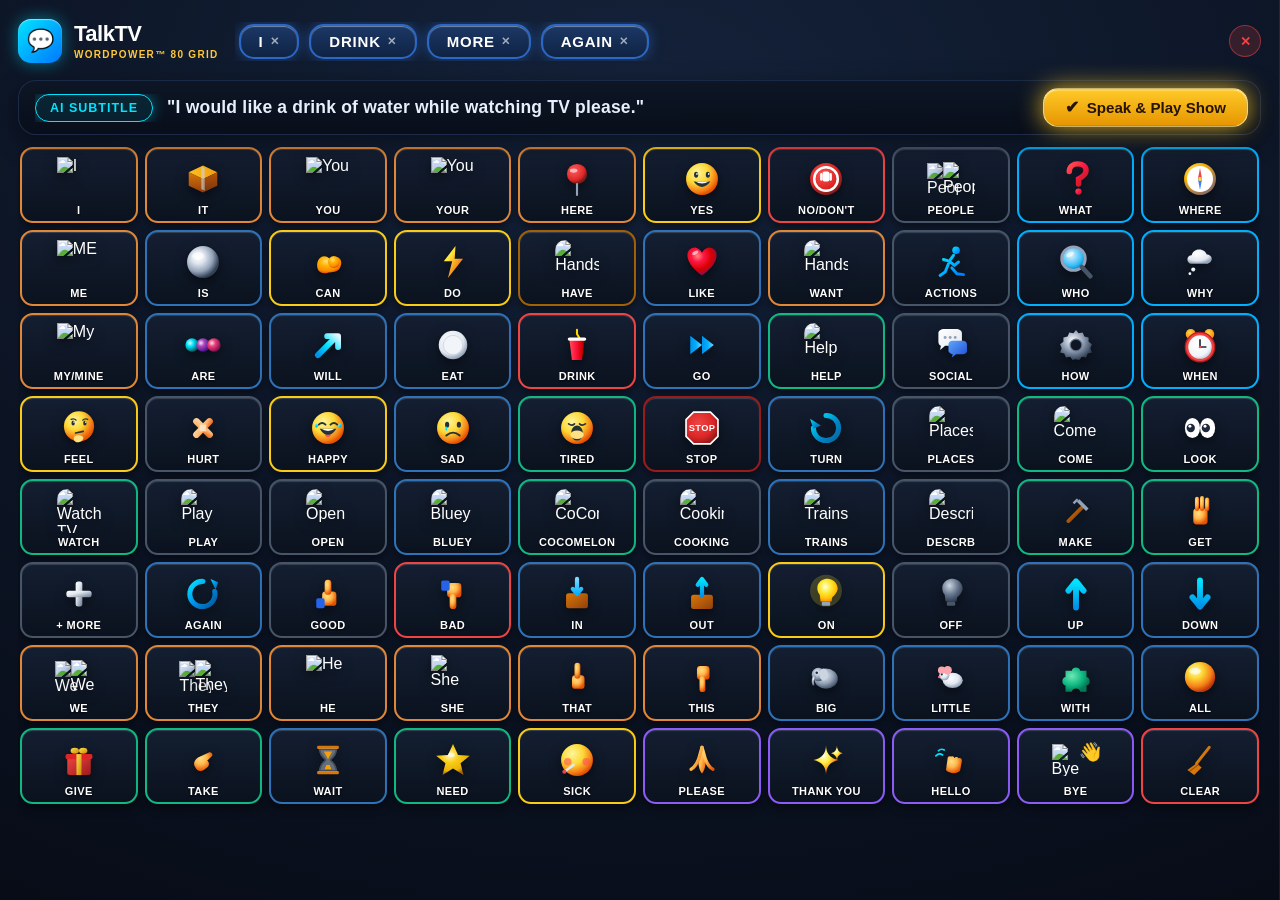
==== TalkTV_Apple3DEdition/simulator/index.html @ d4d52169 "Initial commit: TalkTV AAC for Android TV - v1.0.0 - Android TV AAC app (Kotlin + Jetpack Compose fo" ====
<!DOCTYPE html>
<html lang="en">
<head>
  <meta charset="UTF-8">
  <meta name="viewport" content="width=device-width, initial-scale=1.0">
  <title>TalkTV — Android TV AAC Simulator (WordPower 80 3D Visual UI)</title>
  <style>
    :root {
      --tv-bg: #070B13;
      --tv-surface: #10192A;
      --tv-surface-focus: #1A2844;
      --focus-cyan: #00E5FF;
      --focus-yellow: #FFD600;
      --focus-green: #00E676;
      --brand-amber: #FFC83B;
      
      /* Fitzgerald Key 3D Tint Palette */
      --color-pronoun: #E08738;   /* I, you, it, your, me, my, we, they */
      --color-aux: #2E72B8;       /* is, are, will, can, do */
      --color-verb: #159A65;      /* eat, drink, go, help, want, like, have, watch, play */
      --color-feeling: #F59E0B;   /* feel, hurt, happy, sad, tired */
      --color-stop: #E53935;      /* stop, no/don't, bad, clear */
      --color-show: #3B82F6;      /* bluey, cocomelon, cooking, trains */
      --color-prep: #2B6CB0;      /* in, out, on, off, up, down */
      --color-category: #4A5D78;  /* people, actions, social, places, descrb */
      --color-social: #8B5CF6;    /* please, thank you, hello, bye */
      --color-question: #00B0FF;  /* what, where, who, why, how, when */

      --font-stack: -apple-system, BlinkMacSystemFont, "SF Pro Display", "Segoe UI", Roboto, sans-serif;
    }

    * { box-sizing: border-box; margin: 0; padding: 0; }

    body {
      background: #04070F;
      color: #FFFFFF;
      font-family: var(--font-stack);
      display: flex;
      height: 100vh;
      overflow: hidden;
      -webkit-font-smoothing: antialiased;
      user-select: none;
    }

    /* 16:9 TV Screen Stage Container */
    #tv-stage {
      flex: 1;
      height: 100%;
      background: radial-gradient(120% 120% at 50% 12%, #14223A 0%, #0C1424 50%, #050811 100%);
      display: flex;
      flex-direction: column;
      position: relative;
      overflow: hidden;
      border-right: 1.5px solid rgba(255,255,255,0.08);
      padding: 12px 18px 10px 18px;
      gap: 10px;
    }

    /* Top Brand & Phrase Chips Row (Matches Screenshot Header) */
    #header-bar {
      height: 58px;
      display: flex;
      align-items: center;
      gap: 16px;
      z-index: 10;
      flex-shrink: 0;
    }

    .brand {
      display: flex;
      align-items: center;
      gap: 12px;
      flex-shrink: 0;
    }
    .brand-icon {
      width: 44px;
      height: 44px;
      background: linear-gradient(135deg, #00E5FF 0%, #0077FF 100%);
      border-radius: 13px;
      display: grid;
      place-items: center;
      font-size: 22px;
      box-shadow: 0 0 16px rgba(0, 229, 255, 0.45), inset 0 1px 1px rgba(255,255,255,0.5);
    }
    .brand-info {
      display: flex;
      flex-direction: column;
      line-height: 1.1;
    }
    .brand-title {
      font-size: 22px;
      font-weight: 900;
      color: #FFFFFF;
      letter-spacing: -0.5px;
    }
    .brand-sub {
      font-size: 10px;
      font-weight: 800;
      color: var(--brand-amber);
      letter-spacing: 1.3px;
      text-transform: uppercase;
      margin-top: 2px;
    }

    /* Glossy 3D Phrase Chips Row */
    #phrase-container {
      flex: 1;
      display: flex;
      align-items: center;
      gap: 10px;
      overflow-x: auto;
      scrollbar-width: none;
      padding: 2px 4px;
    }
    #phrase-container::-webkit-scrollbar { display: none; }

    .phrase-chip {
      background: linear-gradient(180deg, #1C3866 0%, #0F2344 100%);
      border: 2px solid #2B68C5;
      box-shadow: inset 0 1px 1px rgba(255, 255, 255, 0.4), 0 0 14px rgba(43, 104, 197, 0.55);
      color: #FFFFFF;
      padding: 7px 18px;
      border-radius: 15px;
      font-size: 15px;
      font-weight: 800;
      text-transform: uppercase;
      letter-spacing: 0.8px;
      animation: chipPop 0.18s cubic-bezier(0.175, 0.885, 0.32, 1.275);
      white-space: nowrap;
      cursor: pointer;
      display: inline-flex;
      align-items: center;
      gap: 6px;
      transition: all 0.15s ease;
    }
    .phrase-chip:hover {
      transform: scale(1.05);
      border-color: var(--focus-cyan);
      box-shadow: 0 0 16px rgba(0, 229, 255, 0.7);
    }
    @keyframes chipPop {
      0% { transform: scale(0.8); opacity: 0; }
      100% { transform: scale(1); opacity: 1; }
    }

    .phrase-clear-btn {
      width: 32px;
      height: 32px;
      border-radius: 50%;
      background: rgba(239, 68, 68, 0.18);
      border: 1px solid rgba(239, 68, 68, 0.5);
      color: #EF4444;
      display: grid;
      place-items: center;
      cursor: pointer;
      font-size: 13px;
      font-weight: 900;
      margin-left: 4px;
      transition: all 0.15s ease;
      flex-shrink: 0;
    }
    .phrase-clear-btn:hover {
      background: #EF4444;
      color: #FFF;
      transform: scale(1.1);
      box-shadow: 0 0 12px rgba(239, 68, 68, 0.6);
    }

    /* AI SUBTITLE PREDICTION BAR (Closed Captions Row in Screenshot) */
    #ai-subtitle-bar {
      background: linear-gradient(180deg, rgba(14, 22, 38, 0.95) 0%, rgba(8, 14, 25, 0.98) 100%);
      border: 1.5px solid rgba(35, 54, 88, 0.7);
      border-radius: 18px;
      padding: 8px 16px;
      display: flex;
      align-items: center;
      justify-content: space-between;
      gap: 16px;
      z-index: 9;
      box-shadow: 0 8px 24px rgba(0, 0, 0, 0.45);
      flex-shrink: 0;
    }
    .subtitle-content-left {
      display: flex;
      align-items: center;
      gap: 14px;
      flex: 1;
      overflow: hidden;
    }
    .cc-badge {
      background: rgba(0, 229, 255, 0.08);
      border: 1.5px solid #00E5FF;
      color: #00E5FF;
      font-size: 12.5px;
      font-weight: 900;
      padding: 6px 14px;
      border-radius: 20px;
      letter-spacing: 1px;
      white-space: nowrap;
      box-shadow: 0 0 14px rgba(0, 229, 255, 0.4);
      display: inline-flex;
      align-items: center;
      gap: 6px;
    }
    .predicted-sentence {
      font-size: 17.5px;
      font-weight: 600;
      color: #E6EFFC;
      line-height: 1.3;
      white-space: nowrap;
      overflow: hidden;
      text-overflow: ellipsis;
      letter-spacing: 0.2px;
    }
    .btn-confirm-subtitle {
      background: linear-gradient(180deg, #FFCA28 0%, #E69500 100%);
      border: 1.5px solid #FFE082;
      color: #261300;
      padding: 8px 20px;
      border-radius: 14px;
      font-size: 14.5px;
      font-weight: 900;
      cursor: pointer;
      display: flex;
      align-items: center;
      gap: 8px;
      transition: all 0.16s ease;
      white-space: nowrap;
      box-shadow: inset 0 1px 1px rgba(255,255,255,0.6), 0 4px 16px rgba(245,158,11,0.45);
      flex-shrink: 0;
    }
    .btn-confirm-subtitle:hover, .btn-confirm-subtitle.focused {
      transform: scale(1.04);
      box-shadow: inset 0 1px 1px rgba(255,255,255,0.7), 0 0 24px rgba(255,202,40,0.85);
    }

    /* Screen Views Container */
    .view-container {
      flex: 1;
      overflow-y: auto;
      scrollbar-width: thin;
      scrollbar-color: rgba(0, 229, 255, 0.3) rgba(10, 16, 28, 0.5);
      display: flex;
      flex-direction: column;
    }

    /* WORDPOWER 80 FULL COMMUNICATION MATRIX (10 COLUMNS x 8 ROWS = 80 CELLS) */
    .wordpower-grid {
      display: grid;
      grid-template-columns: repeat(10, 1fr);
      gap: 7px;
      padding: 2px 2px 8px 2px;
    }

    /* WORDPOWER 60 BASIC (8 COLUMNS x 6 ROWS = 48 CELLS - 1:1 TO SCREENSHOT) */
    .wordpower-grid.wp60 {
      grid-template-columns: repeat(8, 1fr);
      gap: 9px;
    }

    /* 3D TILE CARDS (Exact match to screenshot) */
    .wp-tile {
      height: 76px;
      background: linear-gradient(180deg, rgba(20, 31, 50, 0.95) 0%, rgba(11, 18, 30, 0.98) 100%);
      border-radius: 13px;
      border: 2.2px solid #28374E;
      box-shadow: inset 0 1px 1px rgba(255, 255, 255, 0.16), 0 4px 10px rgba(0, 0, 0, 0.45);
      display: flex;
      flex-direction: column;
      align-items: center;
      justify-content: space-between;
      padding: 5px 3px 5px 3px;
      cursor: pointer;
      transition: all 0.16s cubic-bezier(0.2, 0.9, 0.4, 1.1);
      position: relative;
    }

    .wordpower-grid.wp60 .wp-tile {
      height: 98px;
      border-radius: 15px;
      padding: 7px 4px 6px 4px;
    }

    .tile-icon-wrapper {
      margin: auto 0;
      display: flex;
      align-items: center;
      justify-content: center;
      width: 100%;
      height: 44px;
    }
    .wordpower-grid.wp60 .tile-icon-wrapper {
      height: 58px;
    }

    .tile-3d-img {
      width: 44px;
      height: 44px;
      object-fit: cover;
      border-radius: 10px;
      filter: drop-shadow(0 4px 6px rgba(0, 0, 0, 0.5));
      transition: transform 0.2s cubic-bezier(0.34, 1.56, 0.64, 1);
    }
    .tile-3d-img.memoji-fit {
      object-fit: contain;
      border-radius: 0;
    }
    .wordpower-grid.wp60 .tile-3d-img {
      width: 56px;
      height: 56px;
    }

    .tile-3d-svg {
      width: 42px;
      height: 42px;
      display: block;
      filter: drop-shadow(0 4px 6px rgba(0, 0, 0, 0.5));
      transition: transform 0.2s cubic-bezier(0.34, 1.56, 0.64, 1);
    }
    .wordpower-grid.wp60 .tile-3d-svg {
      width: 52px;
      height: 52px;
    }

    .dual-memoji {
      display: flex;
      align-items: center;
      justify-content: center;
      position: relative;
      width: 52px;
      height: 42px;
    }
    .dual-memoji img:first-child {
      width: 32px;
      height: 32px;
      position: absolute;
      left: 2px;
      top: 5px;
      z-index: 1;
    }
    .dual-memoji img:last-child {
      width: 32px;
      height: 32px;
      position: absolute;
      right: 2px;
      top: 4px;
      z-index: 2;
      filter: drop-shadow(0 4px 6px rgba(0,0,0,0.6));
    }

    .tile-word {
      font-size: 11px;
      font-weight: 900;
      text-align: center;
      line-height: 1;
      letter-spacing: 0.4px;
      text-transform: uppercase;
      color: #FFFFFF;
      text-shadow: 0 1px 3px rgba(0, 0, 0, 0.85);
      margin-top: 1px;
      white-space: nowrap;
      overflow: hidden;
      text-overflow: ellipsis;
      max-width: 96%;
    }
    .wordpower-grid.wp60 .tile-word {
      font-size: 13.5px;
      letter-spacing: 0.6px;
      margin-top: 2px;
    }

    /* D-PAD TV FOCUS EFFECT (Apple 3D Pop Elevation) */
    .wp-tile.focused {
      transform: scale(1.1) translateY(-2px);
      background: linear-gradient(180deg, rgba(34, 52, 84, 0.98) 0%, rgba(18, 29, 48, 1) 100%);
      border-color: var(--focus-cyan) !important;
      box-shadow: 0 0 24px rgba(0, 229, 255, 0.85), inset 0 0 8px rgba(0,229,255,0.4);
      z-index: 25;
    }
    .wp-tile.focused .tile-3d-img, .wp-tile.focused .tile-3d-svg {
      transform: scale(1.15) translateY(-1px);
      filter: drop-shadow(0 8px 14px rgba(0, 0, 0, 0.7));
    }
    .wp-tile.focused .tile-word {
      color: var(--focus-cyan);
    }

    /* STAGED 2-ROW TV VIEW */
    .staged-section {
      margin-bottom: 12px;
    }
    .staged-header {
      display: flex;
      align-items: center;
      gap: 10px;
      margin-bottom: 6px;
      font-size: 13px;
      font-weight: 900;
      letter-spacing: 0.8px;
    }
    .staged-row {
      display: flex;
      gap: 12px;
      overflow-x: auto;
      padding: 4px;
    }
    .staged-tile {
      min-width: 150px;
      height: 136px;
      background: linear-gradient(180deg, rgba(20, 31, 50, 0.95) 0%, rgba(11, 18, 30, 0.98) 100%);
      border-radius: 16px;
      border: 2.5px solid #28374E;
      box-shadow: inset 0 1px 1px rgba(255, 255, 255, 0.16), 0 6px 14px rgba(0,0,0,0.45);
      display: flex;
      flex-direction: column;
      align-items: center;
      justify-content: space-between;
      padding: 10px 8px;
      cursor: pointer;
      transition: all 0.16s ease;
      flex-shrink: 0;
    }
    .staged-tile.focused {
      transform: scale(1.1) translateY(-3px);
      border-color: var(--focus-cyan) !important;
      box-shadow: 0 0 24px rgba(0, 229, 255, 0.85);
    }
    .staged-tile .tile-3d-img {
      width: 58px;
      height: 58px;
    }
    .staged-tile .tile-word {
      font-size: 15px;
    }

    /* RIGHT SIDEBAR: TV REMOTE (Matches Screenshot 1:1) */
    #remote-sidebar {
      width: 320px;
      background: linear-gradient(180deg, rgba(16, 25, 42, 0.94) 0%, rgba(9, 15, 26, 0.98) 100%);
      border: 1.5px solid rgba(42, 64, 102, 0.5);
      border-radius: 20px;
      margin: 10px 10px 10px 0;
      padding: 18px 16px;
      display: flex;
      flex-direction: column;
      gap: 12px;
      overflow-y: auto;
      scrollbar-width: none;
      box-shadow: 0 12px 36px rgba(0, 0, 0, 0.55);
      flex-shrink: 0;
    }
    #remote-sidebar::-webkit-scrollbar { display: none; }

    .remote-header {
      display: flex;
      justify-content: space-between;
      align-items: center;
    }
    .remote-title {
      font-size: 16px;
      font-weight: 900;
      color: #CFDCED;
      letter-spacing: 0.6px;
    }
    .ai-active-pill {
      font-size: 10.5px;
      background: rgba(0, 230, 118, 0.12);
      color: #00E676;
      border: 1.2px solid rgba(0, 230, 118, 0.45);
      padding: 4px 10px;
      border-radius: 10px;
      font-weight: 900;
      display: inline-flex;
      align-items: center;
      gap: 6px;
      letter-spacing: 0.6px;
    }
    .ai-active-dot {
      width: 7px;
      height: 7px;
      background: #00E676;
      border-radius: 50%;
      box-shadow: 0 0 8px #00E676;
      animation: pulse-dot 1.5s infinite;
    }
    @keyframes pulse-dot {
      0%, 100% { opacity: 1; transform: scale(1); }
      50% { opacity: 0.5; transform: scale(0.8); }
    }

    /* Mode Switcher Buttons (WP80, WP60, Staged) */
    .mode-toggle-group {
      display: flex;
      background: #0E1624;
      border: 1px solid #1C2B42;
      padding: 3px;
      border-radius: 12px;
      gap: 3px;
    }
    .mode-btn {
      flex: 1;
      padding: 7px 6px;
      font-size: 11px;
      font-weight: 800;
      background: transparent;
      color: #7E93B0;
      border: none;
      border-radius: 8px;
      cursor: pointer;
      transition: all 0.15s ease;
      text-align: center;
      white-space: nowrap;
    }
    .mode-btn.active {
      background: var(--focus-cyan);
      color: #031422;
      box-shadow: 0 0 14px rgba(0, 229, 255, 0.5);
    }

    /* 3D TACTILE METALLIC D-PAD INTERFACE */
    .dpad-container {
      background: #111A29;
      border: 1.5px solid #1F2E45;
      padding: 14px 10px;
      border-radius: 18px;
      display: flex;
      flex-direction: column;
      align-items: center;
      gap: 6px;
      box-shadow: inset 0 2px 4px rgba(0,0,0,0.6), 0 4px 12px rgba(0,0,0,0.4);
    }
    .dpad-row {
      display: flex;
      gap: 6px;
    }
    .dpad-btn {
      width: 48px;
      height: 48px;
      background: linear-gradient(180deg, #24354E 0%, #152236 100%);
      border: 1.5px solid #364B6C;
      border-radius: 11px;
      color: #CFDCED;
      font-size: 16px;
      font-weight: bold;
      cursor: pointer;
      display: grid;
      place-items: center;
      transition: all 0.12s ease;
      box-shadow: inset 0 1px 1px rgba(255,255,255,0.35), 0 4px 8px rgba(0,0,0,0.5);
    }
    .dpad-btn:hover {
      background: linear-gradient(180deg, #2E4363 0%, #1C2D46 100%);
      color: #FFF;
      border-color: var(--focus-cyan);
    }
    .dpad-btn:active {
      transform: translateY(2px);
      box-shadow: inset 0 2px 4px rgba(0,0,0,0.7);
      background: var(--focus-cyan);
      color: #000;
    }
    .dpad-btn.center {
      background: linear-gradient(180deg, #1A2E4B 0%, #0E1D32 100%);
      border: 1.5px solid #00E5FF;
      font-size: 13px;
      color: var(--focus-cyan);
      font-weight: 900;
      box-shadow: inset 0 1px 1px rgba(255,255,255,0.3), 0 0 14px rgba(0,229,255,0.35);
    }
    .back-btn-row {
      width: 100%;
      margin-top: 4px;
    }
    .dpad-btn.back-btn {
      width: 100%;
      height: 40px;
      font-size: 12px;
      letter-spacing: 0.8px;
      display: flex;
      align-items: center;
      justify-content: center;
      gap: 12px;
      background: linear-gradient(180deg, #20314A 0%, #142032 100%);
      border: 1.5px solid #314666;
    }
    .back-led-dot {
      width: 7px;
      height: 7px;
      border-radius: 50%;
      background: #00E676;
      box-shadow: 0 0 8px #00E676;
    }

    /* Curriculum Row */
    .curriculum-row {
      display: flex;
      justify-content: space-between;
      align-items: center;
      font-size: 11.5px;
      color: #8B9DB8;
      font-weight: 700;
      padding: 0 2px;
    }
    .curriculum-badge {
      background: #121A29;
      color: #CFDCED;
      border: 1px solid #202E45;
      padding: 3px 8px;
      border-radius: 7px;
      font-size: 11px;
      font-weight: 800;
    }

    /* Telemetry Box */
    .telemetry-box {
      background: #101827;
      border: 1.5px solid #1E2D44;
      padding: 11px 13px;
      border-radius: 14px;
      display: flex;
      flex-direction: column;
      gap: 4px;
    }
    .telemetry-title {
      font-size: 11px;
      font-weight: 900;
      color: var(--focus-cyan);
      letter-spacing: 0.8px;
      display: flex;
      align-items: center;
      justify-content: space-between;
      margin-bottom: 2px;
    }
    .telemetry-row {
      font-size: 11.5px;
      color: #8B9DB8;
    }
    .telemetry-row strong {
      color: #FFFFFF;
    }

    /* Metric Badges */
    .stat-badge {
      background: #101827;
      border: 1.5px solid #1E2D44;
      border-radius: 12px;
      padding: 9px 12px;
      display: flex;
      justify-content: space-between;
      align-items: center;
    }
    .stat-label {
      font-size: 11.5px;
      color: #8B9DB8;
      font-weight: 700;
    }
    .stat-val {
      font-size: 16px;
      font-weight: 900;
      color: var(--focus-cyan);
    }

    /* Memoji Avatar Customizer Bar */
    .memoji-picker-box {
      background: #101827;
      border: 1.5px solid #1E2D44;
      border-radius: 14px;
      padding: 9px 10px;
    }
    .memoji-picker-title {
      font-size: 10.5px;
      font-weight: 900;
      color: var(--focus-cyan);
      text-transform: uppercase;
      letter-spacing: 0.8px;
      margin-bottom: 6px;
      display: flex;
      justify-content: space-between;
    }
    .memoji-avatar-row {
      display: flex;
      gap: 6px;
      overflow-x: auto;
      scrollbar-width: none;
      padding-bottom: 2px;
    }
    .memoji-avatar-row::-webkit-scrollbar { display: none; }
    .memoji-mini-btn {
      width: 36px;
      height: 36px;
      border-radius: 50%;
      border: 1.5px solid rgba(255, 255, 255, 0.2);
      background: rgba(255, 255, 255, 0.05);
      cursor: pointer;
      display: flex;
      align-items: center;
      justify-content: center;
      padding: 2px;
      flex-shrink: 0;
      transition: all 0.15s ease;
    }
    .memoji-mini-btn:hover {
      transform: scale(1.15);
      border-color: var(--focus-cyan);
      box-shadow: 0 0 10px rgba(0, 229, 255, 0.6);
    }
    .memoji-mini-btn img {
      width: 100%;
      height: 100%;
      object-fit: contain;
    }

    /* Reward Video Player Overlay */
    #reward-player-overlay {
      position: absolute;
      inset: 0;
      background: rgba(4, 7, 14, 0.96);
      backdrop-filter: blur(16px);
      z-index: 100;
      display: none;
      flex-direction: column;
      justify-content: center;
      align-items: center;
      padding: 16px;
    }
    #reward-player-overlay.active {
      display: flex;
    }
    .reward-header-bar {
      display: flex;
      justify-content: space-between;
      align-items: center;
      width: 92%;
      margin-bottom: 10px;
      gap: 12px;
      flex-wrap: wrap;
    }
    .reward-banner {
      background: rgba(16, 24, 38, 0.95);
      color: var(--focus-cyan);
      font-size: 18px;
      font-weight: 900;
      padding: 8px 16px;
      border-radius: 12px;
      border-left: 5px solid var(--focus-yellow);
      box-shadow: 0 4px 20px rgba(0, 0, 0, 0.4);
      display: flex;
      align-items: center;
      gap: 8px;
    }
    .reward-header-actions {
      display: flex;
      align-items: center;
      gap: 8px;
      flex-wrap: wrap;
    }
    .reward-episodes {
      display: flex;
      gap: 6px;
    }
    .reward-pill-btn {
      background: rgba(25, 38, 60, 0.85);
      color: #D6E4FF;
      border: 1px solid rgba(0, 229, 255, 0.25);
      border-radius: 18px;
      padding: 5px 12px;
      font-size: 12px;
      font-weight: 700;
      cursor: pointer;
      transition: all 0.2s ease;
      display: flex;
      align-items: center;
      gap: 6px;
    }
    .reward-pill-btn:hover, .reward-pill-btn.active {
      background: var(--focus-cyan);
      color: #0A0E17;
      border-color: var(--focus-cyan);
      box-shadow: 0 0 12px rgba(0, 229, 255, 0.5);
    }
    .reward-yt-btn {
      background: rgba(255, 0, 0, 0.15);
      color: #FF5252;
      border: 1px solid rgba(255, 82, 82, 0.4);
      border-radius: 18px;
      padding: 5px 12px;
      font-size: 12px;
      font-weight: 700;
      text-decoration: none;
      transition: all 0.2s ease;
      display: flex;
      align-items: center;
      gap: 6px;
    }
    .reward-yt-btn:hover {
      background: #FF5252;
      color: #FFFFFF;
      box-shadow: 0 0 12px rgba(255, 82, 82, 0.6);
    }
    .reward-close-btn {
      background: rgba(239, 83, 80, 0.15);
      color: #EF5350;
      border: 1px solid rgba(239, 83, 80, 0.4);
      border-radius: 18px;
      padding: 5px 14px;
      font-size: 12px;
      font-weight: 800;
      cursor: pointer;
      transition: all 0.2s ease;
    }
    .reward-close-btn:hover {
      background: #EF5350;
      color: #FFF;
      box-shadow: 0 0 12px rgba(239, 83, 80, 0.6);
    }
    .reward-iframe {
      width: 92%;
      height: 75%;
      border: none;
      border-radius: 16px;
      box-shadow: 0 0 50px rgba(0,200,255,0.25), 0 0 0 3px rgba(0,229,255,0.3);
      background: #000;
    }
    .reward-live-badge {
      background: linear-gradient(135deg, #FF1744, #D50000);
      color: #fff;
      font-size: 11px;
      font-weight: 900;
      padding: 5px 10px;
      border-radius: 18px;
      letter-spacing: 1.1px;
      animation: pulse-live 1.4s infinite;
      display: inline-flex;
      align-items: center;
      gap: 6px;
    }
    @keyframes pulse-live {
      0%,100% { opacity:1; box-shadow: 0 0 0 0 rgba(255,23,68,0.6); }
      50% { opacity:0.85; box-shadow: 0 0 0 8px rgba(255,23,68,0); }
    /* ========================================================
       FLOATING PICTURE-IN-PICTURE (PiP) LIVE COOKING WINDOW
       1:1 Match to 4K 75" Android TV Screen Photo
       ======================================================== */
    .pip-window {
      position: absolute;
      bottom: 16px;
      right: 18px;
      width: 370px;
      height: 228px;
      background: linear-gradient(180deg, rgba(14, 22, 38, 0.96) 0%, rgba(8, 14, 26, 0.98) 100%);
      border: 2.2px solid rgba(0, 229, 255, 0.6);
      border-radius: 18px;
      box-shadow: 0 16px 44px rgba(0, 0, 0, 0.85), 0 0 26px rgba(0, 229, 255, 0.38);
      backdrop-filter: blur(16px);
      z-index: 60;
      display: flex;
      flex-direction: column;
      overflow: hidden;
      transition: all 0.28s cubic-bezier(0.16, 1, 0.3, 1);
    }
    .pip-window.expanded {
      bottom: 24px;
      right: 24px;
      width: 760px;
      height: 460px;
      border-color: #00E5FF;
      box-shadow: 0 24px 70px rgba(0, 0, 0, 0.95), 0 0 44px rgba(0, 229, 255, 0.65);
      z-index: 95;
    }
    .pip-window.minimized {
      display: none !important;
    }
    .pip-window.focused {
      border-color: var(--focus-yellow) !important;
      box-shadow: 0 0 32px rgba(255, 214, 0, 0.85), 0 16px 44px rgba(0, 0, 0, 0.85);
      transform: scale(1.03);
    }

    .pip-header-bar {
      display: flex;
      align-items: center;
      justify-content: space-between;
      padding: 6px 12px;
      background: rgba(10, 16, 28, 0.92);
      border-bottom: 1px solid rgba(255, 255, 255, 0.08);
      flex-shrink: 0;
      gap: 8px;
    }
    .pip-badge {
      display: inline-flex;
      align-items: center;
      gap: 7px;
      background: rgba(255, 23, 68, 0.16);
      border: 1px solid rgba(255, 23, 68, 0.7);
      border-radius: 12px;
      padding: 3px 9px;
      color: #FFF;
      font-size: 11px;
      font-weight: 900;
      letter-spacing: 0.5px;
    }
    .pip-live-dot {
      width: 7px;
      height: 7px;
      border-radius: 50%;
      background: #FF1744;
      box-shadow: 0 0 8px #FF1744;
      animation: pulse-live 1.2s infinite;
    }
    .pip-controls {
      display: flex;
      align-items: center;
      gap: 6px;
    }
    .pip-ctrl-btn {
      width: 26px;
      height: 26px;
      border-radius: 8px;
      background: rgba(255, 255, 255, 0.08);
      border: 1px solid rgba(255, 255, 255, 0.16);
      color: #D6E4FF;
      font-size: 11px;
      display: grid;
      place-items: center;
      cursor: pointer;
      transition: all 0.15s ease;
    }
    .pip-ctrl-btn:hover {
      background: var(--focus-cyan);
      color: #0A0E17;
      border-color: var(--focus-cyan);
      transform: scale(1.1);
    }
    .pip-ctrl-btn.pip-close-btn:hover {
      background: #EF4444;
      color: #FFF;
      border-color: #EF4444;
    }

    .pip-video-wrap {
      flex: 1;
      background: #000;
      position: relative;
      overflow: hidden;
    }
    .pip-iframe {
      width: 100%;
      height: 100%;
      border: none;
      display: block;
    }

    .pip-footer-bar {
      display: flex;
      align-items: center;
      justify-content: space-between;
      padding: 5px 12px;
      background: rgba(10, 16, 28, 0.95);
      border-top: 1px solid rgba(255, 255, 255, 0.06);
      font-size: 11px;
      color: #8B9CB5;
      flex-shrink: 0;
    }
    .pip-title-info {
      display: flex;
      align-items: center;
      gap: 6px;
      font-weight: 700;
      color: #E2E8F0;
      white-space: nowrap;
      overflow: hidden;
      text-overflow: ellipsis;
    }
    .pip-yt-badge {
      display: inline-flex;
      align-items: center;
      gap: 5px;
      font-weight: 800;
      color: #FFFFFF;
      font-size: 10.5px;
    }
    .pip-yt-icon {
      width: 16px;
      height: 12px;
    }
  </style>
</head>
<body>

  <!-- TV DISPLAY STAGE -->
  <div id="tv-stage">

    <!-- TOP BRAND & PHRASE CHIPS ROW (Matches Screenshot Header) -->
    <div id="header-bar">
      <div class="brand">
        <div class="brand-icon">💬</div>
        <div class="brand-info">
          <div class="brand-title">TalkTV</div>
          <div class="brand-sub" id="brand-sub-label">WORDPOWER™ 80 Grid</div>
        </div>
      </div>

      <!-- Glossy 3D Staged Phrase Chips -->
      <div id="phrase-container">
        <!-- Rendered by JS: [ I ] [ DRINK ] [ MORE ] [ AGAIN ] -->
      </div>

      <button class="phrase-clear-btn" title="Clear Phrase" onclick="clearPhrase()">✕</button>
    </div>

    <!-- AI SUBTITLE PREDICTION BAR (Closed Captions Row in Screenshot) -->
    <div id="ai-subtitle-bar">
      <div class="subtitle-content-left">
        <span class="cc-badge">AI SUBTITLE</span>
        <div class="predicted-sentence" id="predicted-sentence-text">
          "I would like a drink of water while watching TV please."
        </div>
      </div>
      <button class="btn-confirm-subtitle" id="btn-confirm-sub" onclick="confirmAiSubtitle()">
        <span style="font-size:16px;">✔</span>
        <span>Speak &amp; Play Show</span>
      </button>
    </div>

    <!-- MAIN AAC BOARD VIEW -->
    <div class="view-container" id="grid-view-container">
      <!-- 80-Cell WordPower Grid (or 48-Cell WP60 in screenshot mode) -->
      <div class="wordpower-grid" id="main-aac-grid">
        <!-- Populated dynamically by JS -->
      </div>
    </div>

    <!-- STAGED 2-ROW CURRICULUM VIEW -->
    <div class="view-container" id="staged-view-container" style="display: none;">
      <div class="staged-section">
        <div class="staged-header" style="color: var(--focus-yellow);">
          <span style="width:10px; height:10px; border-radius:2px; background:var(--focus-yellow);"></span>
          <span>CORE HIGH-FREQUENCY WORDS</span>
        </div>
        <div class="staged-row" id="staged-core-row"></div>
      </div>
      <div class="staged-section">
        <div class="staged-header" style="color: var(--focus-cyan);">
          <span style="width:10px; height:10px; border-radius:2px; background:var(--focus-cyan);"></span>
          <span>REINFORCERS &amp; CATEGORIES</span>
        </div>
        <div class="staged-row" id="staged-cat-row"></div>
      </div>
    </div>

    <!-- SUB-GRID CATEGORY VIEW (Shows & Deep Vocab) -->
    <div class="view-container" id="subgrid-view-container" style="display: none;">
      <div style="display:flex; justify-content:space-between; align-items:center; margin-bottom:10px;">
        <div style="display:flex; align-items:center; gap:12px;">
          <button class="dpad-btn" style="width:40px; height:40px; font-size:14px;" onclick="returnToMainView()">←</button>
          <div style="font-size:18px; font-weight:900; color:#FFF;" id="subgrid-title">Category</div>
        </div>
        <span style="color:#8B9CB5; font-size:12px;">Choose show/word to add to TV subtitle</span>
      </div>
      <div class="staged-row" id="subgrid-row" style="flex-wrap: wrap;"></div>
    </div>

    <!-- REWARD VIDEO PLAYER OVERLAY (Kids Cooking, Monkeys, Bluey, Trains) -->
    <div id="reward-player-overlay">
      <div class="reward-header-bar">
        <div class="reward-banner" id="reward-banner">★ REWARD: Playing Kids Cooking Show 🥞 ★</div>
        <div class="reward-header-actions">
          <span class="reward-live-badge" id="reward-live-badge">● LIVE - KIDS COOKING SHOW</span>
          <div class="reward-episodes" id="reward-episodes"></div>
          <a id="reward-yt-link" class="reward-yt-btn" href="#" target="_blank" rel="noopener noreferrer">↗ Watch on YouTube</a>
          <button class="reward-close-btn" id="reward-close-btn" onclick="closeRewardOverlay()">✕ Back to TalkTV</button>
        </div>
      </div>
      <iframe
        id="reward-iframe"
        class="reward-iframe"
        src=""
        allow="accelerometer; autoplay; clipboard-write; encrypted-media; gyroscope; picture-in-picture; web-share"
        referrerpolicy="strict-origin-when-cross-origin"
        allowfullscreen
        frameborder="0"
        title="Kids Live Show"
      ></iframe>
      <div class="reward-footer-bar">
        <span>📺 Press Remote <strong style="color:var(--focus-cyan)">BACK</strong> or click Close to return</span>
        <span style="color:#5E7599;">•</span>
        <span id="reward-hint-text" style="color:#FFCA28; font-weight:700;">🥞 Kids Cooking Show — Noah's #1 Reinforcer</span>
    <!-- FLOATING PICTURE-IN-PICTURE (PiP) LIVE COOKING WINDOW (Matches 4K 75" TV Photo) -->
    <div id="pip-live-cooking-window" class="pip-window">
      <div class="pip-header-bar">
        <div class="pip-badge">
          <span class="pip-live-dot"></span>
          <span class="pip-badge-text">Live Video</span>
        </div>
        <div class="pip-controls">
          <button class="pip-ctrl-btn" id="pip-mute-btn" onclick="togglePipMute()" title="Mute/Unmute Audio">
            <span id="pip-mute-icon">🔇</span>
          </button>
          <button class="pip-ctrl-btn" id="pip-expand-btn" onclick="togglePipExpand()" title="Expand / Minimize">
            <span id="pip-expand-icon">⛶</span>
          </button>
          <button class="pip-ctrl-btn pip-close-btn" onclick="closePipWindow()" title="Hide PiP">
            <span>✕</span>
          </button>
        </div>
      </div>
      <div class="pip-video-wrap">
        <iframe
          id="pip-video-iframe"
          class="pip-iframe"
          src="https://www.youtube-nocookie.com/embed/J_e2m6Q8Tl8?autoplay=1&mute=1&playsinline=1&controls=1&loop=1&playlist=J_e2m6Q8Tl8&enablejsapi=1&origin=http://localhost:3000"
          allow="accelerometer; autoplay; clipboard-write; encrypted-media; gyroscope; picture-in-picture; web-share"
          referrerpolicy="strict-origin-when-cross-origin"
          allowfullscreen
          frameborder="0"
          title="Kids Cooking Show Live Stream"
        ></iframe>
      </div>
      <div class="pip-footer-bar">
        <div class="pip-title-info">
          <span>🥞 Kids Cooking Show Live</span>
        </div>
        <div class="pip-yt-badge">
          <svg viewBox="0 0 28 20" class="pip-yt-icon">
            <path fill="#FF0000" d="M27.4 3.1c-.3-1.2-1.3-2.1-2.5-2.4C22.7 0 14 0 14 0S5.3 0 3.1.7C1.9 1 1 1.9.7 3.1 0 5.3 0 10 0 10s0 4.7.7 6.9c.3 1.2 1.3 2.1 2.5 2.4 2.2.7 10.9.7 10.9.7s8.7 0 10.9-.7c1.2-.3 2.1-1.2 2.5-2.4.7-2.2.7-6.9.7-6.9s0-4.7-.7-6.9z"/>
            <polygon fill="#FFFFFF" points="11,14.3 18.2,10 11,5.7"/>
          </svg>
          <span>YouTube</span>
        </div>
      </div>
    </div>

  </div>

  <!-- RIGHT SIDEBAR: TV REMOTE (Matches Screenshot 1:1) -->
  <div id="remote-sidebar">
    <div class="remote-header">
      <h2 class="remote-title">TV REMOTE</h2>
      <span class="ai-active-pill"><span class="ai-active-dot"></span>AI ACTIVE</span>
    </div>

    <!-- BOARD MODE SWITCHER (WordPower 80 by default, plus WP 60 screenshot mode & Staged) -->
    <div class="mode-toggle-group">
      <button class="mode-btn" id="btn-mode-staged" onclick="switchBoardMode('staged')">Staged TV</button>
      <button class="mode-btn" id="btn-mode-wp60" onclick="switchBoardMode('wp60')">WP 60 (Photo)</button>
      <button class="mode-btn active" id="btn-mode-wp80" onclick="switchBoardMode('wp80')">WordPower 80</button>
    </div>

    <!-- 3D TACTILE METALLIC D-PAD INTERFACE -->
    <div class="dpad-container">
      <div class="dpad-row">
        <button class="dpad-btn" onclick="navigateDpad('up')" title="Up">▲</button>
      </div>
      <div class="dpad-row">
        <button class="dpad-btn" onclick="navigateDpad('left')" title="Left">◀</button>
        <button class="dpad-btn center" onclick="navigateDpad('select')" title="Select">OK</button>
        <button class="dpad-btn" onclick="navigateDpad('right')" title="Right">▶</button>
      </div>
      <div class="dpad-row">
        <button class="dpad-btn" onclick="navigateDpad('down')" title="Down">▼</button>
      </div>
      <div class="back-btn-row">
        <button class="dpad-btn back-btn" onclick="navigateDpad('back')">
          <span>BACK BUTTON</span>
          <span class="back-led-dot"></span>
        </button>
      </div>
    </div>

    <!-- PIP LIVE COOKING TOGGLE BUTTON -->
    <div style="margin-top: 2px;">
      <button class="dpad-btn back-btn" id="btn-toggle-pip" onclick="togglePipWindow()" style="border-color: var(--focus-cyan); color: #FFF; background: linear-gradient(180deg, #183354 0%, #0F2036 100%);">
        <span>📺 PIP COOKING SHOW</span>
        <span class="back-led-dot" id="pip-led-indicator" style="background:#00E5FF; box-shadow:0 0 8px #00E5FF;"></span>
      </button>
    </div>

    <!-- VOCABULARY CURRICULUM STAGE -->
    <div class="curriculum-row">
      <span>Curriculum Stage</span>
      <span class="curriculum-badge" id="curriculum-badge-text">Stage 4: WordPower 80</span>
    </div>

    <!-- AI SUBTITLE PREDICTOR TELEMETRY -->
    <div class="telemetry-box">
      <div class="telemetry-title">
        <span>AI PREDICTION TELEMETRY</span>
        <span class="back-led-dot"></span>
      </div>
      <div class="telemetry-row" id="ai-intent-label">Intent: <strong>Physical Request</strong></div>
      <div class="telemetry-row" id="ai-confidence-label">Confidence: <strong>96%</strong></div>
    </div>

    <!-- 3D APPLE MEMOJI AVATAR CUSTOMIZER -->
    <div class="memoji-picker-box">
      <div class="memoji-picker-title">
        <span>3D Memojis</span>
        <span style="color: var(--focus-yellow);">CUSTOMIZE "I"</span>
      </div>
      <div class="memoji-avatar-row">
        <button class="memoji-mini-btn" title="Noah (Freckles Boy)" onclick="setNoahAvatar('./assets/memojis/memoji_noah_boy.png')">
          <img src="./assets/memojis/memoji_noah_boy.png" alt="Noah">
        </button>
        <button class="memoji-mini-btn" title="Teacher Zayd (Brown Skin Man)" onclick="setNoahAvatar('./assets/memojis/memoji_brown_skin_man.png')">
          <img src="./assets/memojis/memoji_brown_skin_man.png" alt="Teacher">
        </button>
        <button class="memoji-mini-btn" title="Mom (Auburn Hair)" onclick="setNoahAvatar('./assets/memojis/memoji_auburn_woman.png')">
          <img src="./assets/memojis/memoji_auburn_woman.png" alt="Mom">
        </button>
        <button class="memoji-mini-btn" title="Dad (Dreadlocks)" onclick="setNoahAvatar('./assets/memojis/memoji_dad_dreadlocks.png')">
          <img src="./assets/memojis/memoji_dad_dreadlocks.png" alt="Dad">
        </button>
        <button class="memoji-mini-btn" title="Friend (Green Glasses)" onclick="setNoahAvatar('./assets/memojis/memoji_boy_green_glasses.png')">
          <img src="./assets/memojis/memoji_boy_green_glasses.png" alt="Friend">
        </button>
        <button class="memoji-mini-btn" title="Sister (Blonde Hair)" onclick="setNoahAvatar('./assets/memojis/memoji_woman_blonde.png')">
          <img src="./assets/memojis/memoji_woman_blonde.png" alt="Sister">
        </button>
      </div>
    </div>

    <!-- METRICS -->
    <div class="stat-badge">
      <span class="stat-label">Total Intentional Acts</span>
      <span class="stat-val" id="stat-total">8</span>
    </div>
    <div class="stat-badge">
      <span class="stat-label">Rewarded Show</span>
      <span class="stat-val" id="stat-rewards" style="color:var(--focus-green)">1</span>
    </div>

  </div>

  <script>
    // State
    let activePhrase = ["I", "DRINK", "MORE", "AGAIN"];
    let focusedIndex = 0;
    let focusableElements = [];
    let totalPresses = 8;
    let rewardedCount = 1;
    let currentBoardMode = 'wp80'; // 'wp80', 'wp60', or 'staged'
    let currentNoahAvatar = "./assets/memojis/memoji_noah_boy.png";

    function setNoahAvatar(src) {
      currentNoahAvatar = src;
      document.querySelectorAll('img[data-avatar-target="noah"]').forEach(img => {
        img.src = src;
        img.style.transform = 'scale(1.25)';
        setTimeout(() => { img.style.transform = 'scale(1)'; }, 250);
      });
    }

    // ========================================================
    // 3D VECTOR SVG ENGINE (High-fidelity Apple 3D Icons)
    // Ensures ZERO broken glyphs / missing boxes across all OS
    // ========================================================
    const SVG_3D_ICONS = {
      "IS": `<svg viewBox="0 0 100 100" class="tile-3d-svg"><defs><radialGradient id="g-is" cx="35%" cy="35%" r="65%"><stop offset="0%" stop-color="#FFFFFF"/><stop offset="30%" stop-color="#E2E8F0"/><stop offset="70%" stop-color="#94A3B8"/><stop offset="100%" stop-color="#334155"/></radialGradient></defs><circle cx="50" cy="50" r="38" fill="url(#g-is)"/><ellipse cx="38" cy="36" rx="14" ry="9" fill="#FFF" opacity="0.65"/></svg>`,
      "ARE": `<svg viewBox="0 0 100 100" class="tile-3d-svg"><defs><radialGradient id="g-c" cx="35%" cy="35%" r="65%"><stop offset="0%" stop-color="#E0F7FA"/><stop offset="40%" stop-color="#00E5FF"/><stop offset="100%" stop-color="#006064"/></radialGradient><radialGradient id="g-p" cx="35%" cy="35%" r="65%"><stop offset="0%" stop-color="#F3E5F5"/><stop offset="40%" stop-color="#AB47BC"/><stop offset="100%" stop-color="#4A148C"/></radialGradient><radialGradient id="g-k" cx="35%" cy="35%" r="65%"><stop offset="0%" stop-color="#FCE4EC"/><stop offset="40%" stop-color="#EC407A"/><stop offset="100%" stop-color="#880E4F"/></radialGradient></defs><circle cx="24" cy="50" r="16" fill="url(#g-c)"/><circle cx="50" cy="50" r="16" fill="url(#g-p)"/><circle cx="76" cy="50" r="16" fill="url(#g-k)"/></svg>`,
      "WILL": `<svg viewBox="0 0 100 100" class="tile-3d-svg"><defs><linearGradient id="g-will" x1="0%" y1="100%" x2="100%" y2="0%"><stop offset="0%" stop-color="#0091EA"/><stop offset="50%" stop-color="#00E5FF"/><stop offset="100%" stop-color="#E1F5FE"/></linearGradient></defs><path d="M26 74 L68 32 M48 29 L74 29 L74 55" fill="none" stroke="url(#g-will)" stroke-width="14" stroke-linecap="round" stroke-linejoin="round"/></svg>`,
      "EAT": `<svg viewBox="0 0 100 100" class="tile-3d-svg"><defs><radialGradient id="g-plate" cx="40%" cy="35%" r="65%"><stop offset="0%" stop-color="#FFFFFF"/><stop offset="70%" stop-color="#E2E8F0"/><stop offset="100%" stop-color="#94A3B8"/></radialGradient><linearGradient id="g-silver" x1="0%" y1="0%" x2="100%" y2="100%"><stop offset="0%" stop-color="#F8FAFC"/><stop offset="50%" stop-color="#CBD5E1"/><stop offset="100%" stop-color="#64748B"/></linearGradient></defs><circle cx="50" cy="50" r="34" fill="url(#g-plate)"/><circle cx="50" cy="50" r="23" fill="#F1F5F9" stroke="#CBD5E1" stroke-width="2"/><line x1="14" y1="28" x2="14" y2="72" stroke="url(#g-silver)" stroke-width="3.5" stroke-linecap="round"/><line x1="86" y1="28" x2="86" y2="72" stroke="url(#g-silver)" stroke-width="3.5" stroke-linecap="round"/></svg>`,
      "DRINK": `<svg viewBox="0 0 100 100" class="tile-3d-svg"><defs><linearGradient id="g-cup" x1="0%" y1="0%" x2="100%" y2="0%"><stop offset="0%" stop-color="#FF5252"/><stop offset="40%" stop-color="#FF1744"/><stop offset="80%" stop-color="#D50000"/><stop offset="100%" stop-color="#880000"/></linearGradient></defs><path d="M50 14 L50 24 L56 34" fill="none" stroke="#FFD600" stroke-width="5" stroke-linecap="round"/><polygon points="32,38 68,38 62,86 38,86" fill="url(#g-cup)"/><rect x="28" y="32" width="44" height="8" rx="4" fill="#FFFFFF"/></svg>`,
      "GO": `<svg viewBox="0 0 100 100" class="tile-3d-svg"><defs><linearGradient id="g-go" x1="0%" y1="0%" x2="100%" y2="0%"><stop offset="0%" stop-color="#0091EA"/><stop offset="50%" stop-color="#00B0FF"/><stop offset="100%" stop-color="#80D8FF"/></linearGradient></defs><path d="M22 28 L50 50 L22 72 Z" fill="url(#g-go)"/><path d="M50 28 L78 50 L50 72 Z" fill="url(#g-go)"/></svg>`,
      "SOCIAL": `<svg viewBox="0 0 100 100" class="tile-3d-svg"><defs><linearGradient id="g-bub-w" x1="0%" y1="0%" x2="100%" y2="100%"><stop offset="0%" stop-color="#FFFFFF"/><stop offset="100%" stop-color="#E2E8F0"/></linearGradient><linearGradient id="g-bub-b" x1="0%" y1="0%" x2="100%" y2="100%"><stop offset="0%" stop-color="#60A5FA"/><stop offset="100%" stop-color="#1D4ED8"/></linearGradient></defs><path d="M20 22 C20 16 26 12 34 12 L62 12 C70 12 76 16 76 22 L76 42 C76 48 70 52 62 52 L36 52 L24 62 L26 52 C22 50 20 46 20 42 Z" fill="url(#g-bub-w)"/><circle cx="36" cy="32" r="3.5" fill="#94A3B8"/><circle cx="48" cy="32" r="3.5" fill="#94A3B8"/><circle cx="60" cy="32" r="3.5" fill="#94A3B8"/><path d="M44 48 C44 44 48 40 54 40 L78 40 C84 40 88 44 88 48 L88 64 C88 68 84 72 78 72 L62 72 L52 80 L54 72 C48 70 44 67 44 64 Z" fill="url(#g-bub-b)"/></svg>`,
      "HOW": `<svg viewBox="0 0 100 100" class="tile-3d-svg"><defs><radialGradient id="g-gear" cx="40%" cy="35%" r="65%"><stop offset="0%" stop-color="#FFFFFF"/><stop offset="50%" stop-color="#94A3B8"/><stop offset="100%" stop-color="#334155"/></radialGradient></defs><path d="M50 14 L56 22 L66 20 L70 30 L80 32 L80 42 L88 48 L84 58 L88 68 L78 70 L74 80 L64 78 L58 86 L48 84 L42 86 L36 78 L26 80 L22 70 L12 68 L16 58 L12 48 L20 42 L20 32 L30 30 L34 20 L44 22 Z" fill="url(#g-gear)"/><circle cx="50" cy="50" r="14" fill="#0E1624" stroke="#64748B" stroke-width="3"/></svg>`,
      "WHEN": `<svg viewBox="0 0 100 100" class="tile-3d-svg"><defs><radialGradient id="g-clock" cx="40%" cy="35%" r="65%"><stop offset="0%" stop-color="#FFF"/><stop offset="80%" stop-color="#F1F5F9"/><stop offset="100%" stop-color="#CBD5E1"/></radialGradient><radialGradient id="g-bell" cx="40%" cy="35%" r="60%"><stop offset="0%" stop-color="#FFD54F"/><stop offset="100%" stop-color="#FF8F00"/></radialGradient></defs><circle cx="28" cy="24" r="12" fill="url(#g-bell)"/><circle cx="72" cy="24" r="12" fill="url(#g-bell)"/><circle cx="50" cy="55" r="35" fill="#EF4444" stroke="#B91C1C" stroke-width="3"/><circle cx="50" cy="55" r="28" fill="url(#g-clock)"/><line x1="50" y1="55" x2="50" y2="38" stroke="#1E293B" stroke-width="4" stroke-linecap="round"/><line x1="50" y1="55" x2="64" y2="55" stroke="#1E293B" stroke-width="3.5" stroke-linecap="round"/><circle cx="50" cy="55" r="3" fill="#EF4444"/></svg>`,
      "WHAT": `<svg viewBox="0 0 100 100" class="tile-3d-svg"><defs><linearGradient id="g-what" x1="0%" y1="0%" x2="100%" y2="100%"><stop offset="0%" stop-color="#FF5252"/><stop offset="50%" stop-color="#FF1744"/><stop offset="100%" stop-color="#B71C1C"/></linearGradient></defs><path d="M34 32 C34 20 44 14 54 14 C66 14 74 20 74 30 C74 40 64 46 56 50 L56 62" fill="none" stroke="url(#g-what)" stroke-width="13" stroke-linecap="round"/><circle cx="56" cy="80" r="7.5" fill="url(#g-what)"/></svg>`,
      "WHERE": `<svg viewBox="0 0 100 100" class="tile-3d-svg"><defs><radialGradient id="g-brass" cx="35%" cy="30%" r="70%"><stop offset="0%" stop-color="#FFE082"/><stop offset="50%" stop-color="#FFB300"/><stop offset="100%" stop-color="#8D6E63"/></radialGradient></defs><circle cx="50" cy="50" r="38" fill="url(#g-brass)"/><circle cx="50" cy="50" r="31" fill="#FFFFFF"/><polygon points="50,24 55,50 45,50" fill="#EF4444"/><polygon points="50,76 55,50 45,50" fill="#3B82F6"/><circle cx="50" cy="50" r="4.5" fill="#FFD54F"/></svg>`,
      "WHO": `<svg viewBox="0 0 100 100" class="tile-3d-svg"><defs><radialGradient id="g-lens" cx="40%" cy="35%" r="65%"><stop offset="0%" stop-color="#E0F2FE"/><stop offset="70%" stop-color="#38BDF8"/><stop offset="100%" stop-color="#0284C7"/></radialGradient></defs><circle cx="44" cy="42" r="28" fill="url(#g-lens)" stroke="#94A3B8" stroke-width="7"/><ellipse cx="36" cy="32" rx="10" ry="5" fill="#FFF" opacity="0.6" transform="rotate(-30 36 32)"/><line x1="64" y1="62" x2="84" y2="84" stroke="#475569" stroke-width="11" stroke-linecap="round"/></svg>`,
      "WHY": `<svg viewBox="0 0 100 100" class="tile-3d-svg"><defs><radialGradient id="g-cloud" cx="40%" cy="30%" r="70%"><stop offset="0%" stop-color="#FFFFFF"/><stop offset="70%" stop-color="#E2E8F0"/><stop offset="100%" stop-color="#94A3B8"/></radialGradient></defs><path d="M30 54 C24 54 20 50 20 44 C20 38 24 34 30 34 C32 26 38 20 48 20 C58 20 64 26 66 32 C72 32 78 36 78 42 C78 48 72 54 66 54 Z" fill="url(#g-cloud)"/><circle cx="34" cy="68" r="5" fill="url(#g-cloud)"/><circle cx="26" cy="78" r="3.5" fill="url(#g-cloud)"/></svg>`,
      "STOP": `<svg viewBox="0 0 100 100" class="tile-3d-svg"><defs><radialGradient id="g-stop" cx="40%" cy="35%" r="65%"><stop offset="0%" stop-color="#EF4444"/><stop offset="70%" stop-color="#DC2626"/><stop offset="100%" stop-color="#991B1B"/></radialGradient></defs><polygon points="30,12 70,12 88,30 88,70 70,88 30,88 12,70 12,30" fill="url(#g-stop)" stroke="#FFFFFF" stroke-width="4"/><text x="50" y="58" font-family="-apple-system, sans-serif" font-weight="900" font-size="22" fill="#FFFFFF" text-anchor="middle" letter-spacing="1">STOP</text></svg>`,
      "TURN": `<svg viewBox="0 0 100 100" class="tile-3d-svg"><defs><linearGradient id="g-turn" x1="0%" y1="0%" x2="100%" y2="100%"><stop offset="0%" stop-color="#00E5FF"/><stop offset="60%" stop-color="#0284C7"/><stop offset="100%" stop-color="#0369A1"/></linearGradient></defs><path d="M50 20 A30 30 0 1 1 20 50" fill="none" stroke="url(#g-turn)" stroke-width="12" stroke-linecap="round"/><polygon points="12,28 20,52 38,44" fill="url(#g-turn)"/></svg>`,
      "MAKE": `<svg viewBox="0 0 100 100" class="tile-3d-svg"><defs><linearGradient id="g-wood" x1="0%" y1="0%" x2="100%" y2="100%"><stop offset="0%" stop-color="#D97706"/><stop offset="100%" stop-color="#78350F"/></linearGradient></defs><line x1="32" y1="74" x2="64" y2="42" stroke="url(#g-wood)" stroke-width="9" stroke-linecap="round"/><path d="M52 28 L74 50 L80 44 L58 22 Z" fill="#94A3B8"/><path d="M46 34 L56 24 L52 20 L42 30 Z" fill="#94A3B8"/></svg>`,
      "+ MORE": `<svg viewBox="0 0 100 100" class="tile-3d-svg"><defs><linearGradient id="g-plus" x1="0%" y1="0%" x2="100%" y2="100%"><stop offset="0%" stop-color="#FFFFFF"/><stop offset="40%" stop-color="#E2E8F0"/><stop offset="100%" stop-color="#64748B"/></linearGradient></defs><rect x="42" y="20" width="16" height="60" rx="6" fill="url(#g-plus)"/><rect x="20" y="42" width="60" height="16" rx="6" fill="url(#g-plus)"/></svg>`,
      "AGAIN": `<svg viewBox="0 0 100 100" class="tile-3d-svg"><defs><linearGradient id="g-reload" x1="0%" y1="0%" x2="100%" y2="100%"><stop offset="0%" stop-color="#00E5FF"/><stop offset="50%" stop-color="#0091EA"/><stop offset="100%" stop-color="#01579B"/></linearGradient></defs><path d="M50 20 A30 30 0 1 0 78 44" fill="none" stroke="url(#g-reload)" stroke-width="12" stroke-linecap="round"/><polygon points="68,14 86,22 80,40" fill="url(#g-reload)"/></svg>`,
      "ON": `<svg viewBox="0 0 100 100" class="tile-3d-svg"><defs><radialGradient id="g-bon" cx="40%" cy="35%" r="65%"><stop offset="0%" stop-color="#FFFFE0"/><stop offset="40%" stop-color="#FFEB3B"/><stop offset="80%" stop-color="#FFC107"/><stop offset="100%" stop-color="#FF8F00"/></radialGradient></defs><circle cx="50" cy="42" r="38" fill="#FFEB3B" opacity="0.2"/><path d="M35 52 C30 46 28 38 30 30 C34 18 46 12 58 14 C70 16 78 26 78 38 C76 46 72 52 65 58 L63 68 L37 68 Z" fill="url(#g-bon)"/><rect x="40" y="68" width="20" height="10" rx="3" fill="#94A3B8"/></svg>`,
      "OFF": `<svg viewBox="0 0 100 100" class="tile-3d-svg"><defs><radialGradient id="g-boff" cx="35%" cy="30%" r="70%"><stop offset="0%" stop-color="#CBD5E1"/><stop offset="60%" stop-color="#64748B"/><stop offset="100%" stop-color="#334155"/></radialGradient></defs><path d="M35 52 C30 46 28 38 30 30 C34 18 46 12 58 14 C70 16 78 26 78 38 C76 46 72 52 65 58 L63 68 L37 68 Z" fill="url(#g-boff)"/><rect x="40" y="68" width="20" height="10" rx="3" fill="#475569"/></svg>`,
      "IN": `<svg viewBox="0 0 100 100" class="tile-3d-svg"><defs><linearGradient id="g-bxc" x1="0%" y1="0%" x2="100%" y2="100%"><stop offset="0%" stop-color="#D97706"/><stop offset="100%" stop-color="#92400E"/></linearGradient><linearGradient id="g-arw" x1="0%" y1="0%" x2="0%" y2="100%"><stop offset="0%" stop-color="#80D8FF"/><stop offset="100%" stop-color="#00B0FF"/></linearGradient></defs><rect x="24" y="48" width="52" height="36" rx="6" fill="url(#g-bxc)"/><path d="M50 14 L50 48 M40 38 L50 50 L60 38" fill="none" stroke="url(#g-arw)" stroke-width="10" stroke-linecap="round" stroke-linejoin="round"/></svg>`,
      "OUT": `<svg viewBox="0 0 100 100" class="tile-3d-svg"><defs><linearGradient id="g-bxc2" x1="0%" y1="0%" x2="100%" y2="100%"><stop offset="0%" stop-color="#D97706"/><stop offset="100%" stop-color="#92400E"/></linearGradient><linearGradient id="g-arw2" x1="0%" y1="100%" x2="0%" y2="0%"><stop offset="0%" stop-color="#0091EA"/><stop offset="100%" stop-color="#00E5FF"/></linearGradient></defs><rect x="24" y="52" width="52" height="34" rx="6" fill="url(#g-bxc2)"/><path d="M50 54 L50 16 M40 28 L50 14 L60 28" fill="none" stroke="url(#g-arw2)" stroke-width="10" stroke-linecap="round" stroke-linejoin="round"/></svg>`,
      "UP": `<svg viewBox="0 0 100 100" class="tile-3d-svg"><defs><linearGradient id="g-up" x1="0%" y1="100%" x2="0%" y2="0%"><stop offset="0%" stop-color="#0091EA"/><stop offset="100%" stop-color="#00E5FF"/></linearGradient></defs><path d="M50 82 L50 24 M32 42 L50 20 L68 42" fill="none" stroke="url(#g-up)" stroke-width="14" stroke-linecap="round" stroke-linejoin="round"/></svg>`,
      "DOWN": `<svg viewBox="0 0 100 100" class="tile-3d-svg"><defs><linearGradient id="g-down" x1="0%" y1="0%" x2="0%" y2="100%"><stop offset="0%" stop-color="#00E5FF"/><stop offset="100%" stop-color="#0091EA"/></linearGradient></defs><path d="M50 18 L50 76 M32 58 L50 80 L68 58" fill="none" stroke="url(#g-down)" stroke-width="14" stroke-linecap="round" stroke-linejoin="round"/></svg>`,
      "WITH": `<svg viewBox="0 0 100 100" class="tile-3d-svg"><defs><radialGradient id="g-puz" cx="35%" cy="35%" r="65%"><stop offset="0%" stop-color="#6EE7B7"/><stop offset="60%" stop-color="#10B981"/><stop offset="100%" stop-color="#047857"/></radialGradient></defs><path d="M25 35 L40 35 C42 25 58 25 60 35 L75 35 L75 50 C85 52 85 68 75 70 L75 85 L60 85 C58 75 42 75 40 85 L25 85 L25 70 C15 68 15 52 25 50 Z" fill="url(#g-puz)"/></svg>`,
      "ALL": `<svg viewBox="0 0 100 100" class="tile-3d-svg"><defs><radialGradient id="g-orb" cx="35%" cy="30%" r="70%"><stop offset="0%" stop-color="#FFF9C4"/><stop offset="35%" stop-color="#FDD835"/><stop offset="75%" stop-color="#F57F17"/><stop offset="100%" stop-color="#BF360C"/></radialGradient></defs><circle cx="50" cy="50" r="36" fill="url(#g-orb)"/><ellipse cx="38" cy="36" rx="14" ry="8" fill="#FFF" opacity="0.6"/></svg>`,
      "GIVE": `<svg viewBox="0 0 100 100" class="tile-3d-svg"><defs><linearGradient id="g-gbox" x1="0%" y1="0%" x2="100%" y2="100%"><stop offset="0%" stop-color="#EF4444"/><stop offset="100%" stop-color="#991B1B"/></linearGradient><linearGradient id="g-ribb" x1="0%" y1="0%" x2="100%" y2="100%"><stop offset="0%" stop-color="#FDE047"/><stop offset="100%" stop-color="#CA8A04"/></linearGradient></defs><rect x="22" y="44" width="56" height="42" rx="6" fill="url(#g-gbox)"/><rect x="18" y="36" width="64" height="12" rx="4" fill="#DC2626"/><rect x="44" y="36" width="12" height="50" fill="url(#g-ribb)"/><ellipse cx="40" cy="28" rx="10" ry="7" fill="url(#g-ribb)"/><ellipse cx="60" cy="28" rx="10" ry="7" fill="url(#g-ribb)"/></svg>`,
      "NEED": `<svg viewBox="0 0 100 100" class="tile-3d-svg"><defs><radialGradient id="g-star" cx="40%" cy="35%" r="65%"><stop offset="0%" stop-color="#FFF9C4"/><stop offset="40%" stop-color="#FACC15"/><stop offset="80%" stop-color="#EAB308"/><stop offset="100%" stop-color="#A16207"/></radialGradient></defs><polygon points="50,12 62,38 90,40 68,58 75,86 50,70 25,86 32,58 10,40 38,38" fill="url(#g-star)"/><ellipse cx="46" cy="38" rx="8" ry="5" fill="#FFF" opacity="0.6"/></svg>`,
      "WAIT": `<svg viewBox="0 0 100 100" class="tile-3d-svg"><rect x="24" y="16" width="52" height="8" rx="3" fill="#D97706"/><rect x="24" y="76" width="52" height="8" rx="3" fill="#D97706"/><path d="M30 24 L70 24 C68 44 56 46 56 50 C56 54 68 56 70 76 L30 76 C32 56 44 54 44 50 C44 46 32 44 30 24 Z" fill="#F1F5F9" opacity="0.4" stroke="#94A3B8" stroke-width="4"/><polygon points="40,30 60,30 50,48" fill="#F59E0B"/><polygon points="42,72 58,72 54,62 46,62" fill="#F59E0B"/></svg>`,
      "BIG": `<svg viewBox="0 0 100 100" class="tile-3d-svg"><defs><radialGradient id="g-ele" cx="40%" cy="35%" r="65%"><stop offset="0%" stop-color="#F1F5F9"/><stop offset="60%" stop-color="#94A3B8"/><stop offset="100%" stop-color="#475569"/></radialGradient></defs><ellipse cx="50" cy="54" rx="28" ry="24" fill="url(#g-ele)"/><circle cx="32" cy="44" r="16" fill="url(#g-ele)"/><path d="M22 46 C16 50 14 62 18 70 C20 72 24 70 22 66 C20 62 20 54 26 50 Z" fill="url(#g-ele)"/><ellipse cx="44" cy="44" rx="10" ry="14" fill="#CBD5E1"/><circle cx="28" cy="40" r="3" fill="#1E293B"/></svg>`,
      "LITTLE": `<svg viewBox="0 0 100 100" class="tile-3d-svg"><defs><radialGradient id="g-mou" cx="40%" cy="35%" r="65%"><stop offset="0%" stop-color="#FFFFFF"/><stop offset="60%" stop-color="#E2E8F0"/><stop offset="100%" stop-color="#94A3B8"/></radialGradient></defs><ellipse cx="54" cy="58" rx="24" ry="18" fill="url(#g-mou)"/><circle cx="34" cy="46" r="12" fill="url(#g-mou)"/><circle cx="42" cy="34" r="10" fill="#FDA4AF"/><circle cx="28" cy="34" r="9" fill="#FDA4AF"/><circle cx="28" cy="44" r="2.5" fill="#1E293B"/><circle cx="22" cy="50" r="3" fill="#FB7185"/></svg>`,
      "CLEAR": `<svg viewBox="0 0 100 100" class="tile-3d-svg"><defs><linearGradient id="g-bm" x1="0%" y1="0%" x2="100%" y2="100%"><stop offset="0%" stop-color="#F59E0B"/><stop offset="100%" stop-color="#B45309"/></linearGradient></defs><line x1="72" y1="20" x2="42" y2="58" stroke="url(#g-bm)" stroke-width="7" stroke-linecap="round"/><path d="M42 58 L54 68 L36 86 L20 74 Z" fill="#D97706"/><line x1="24" y1="78" x2="48" y2="60" stroke="#78350F" stroke-width="2"/></svg>`,
      "IT": `<svg viewBox="0 0 100 100" class="tile-3d-svg"><defs><linearGradient id="g-bt" x1="0%" y1="0%" x2="100%" y2="0%"><stop offset="0%" stop-color="#FBBF24"/><stop offset="100%" stop-color="#F59E0B"/></linearGradient><linearGradient id="g-bl" x1="0%" y1="0%" x2="0%" y2="100%"><stop offset="0%" stop-color="#D97706"/><stop offset="100%" stop-color="#92400E"/></linearGradient><linearGradient id="g-br" x1="0%" y1="0%" x2="0%" y2="100%"><stop offset="0%" stop-color="#B45309"/><stop offset="100%" stop-color="#78350F"/></linearGradient></defs><polygon points="50,18 84,34 50,50 16,34" fill="url(#g-bt)"/><polygon points="16,34 50,50 50,82 16,66" fill="url(#g-bl)"/><polygon points="50,50 84,34 84,66 50,82" fill="url(#g-br)"/><polygon points="46,20 54,24 54,78 46,74" fill="#CBD5E1" opacity="0.6"/></svg>`,
      "HERE": `<svg viewBox="0 0 100 100" class="tile-3d-svg"><defs><radialGradient id="g-pin" cx="35%" cy="30%" r="65%"><stop offset="0%" stop-color="#FF5252"/><stop offset="40%" stop-color="#EF4444"/><stop offset="80%" stop-color="#DC2626"/><stop offset="100%" stop-color="#7F1D1D"/></radialGradient></defs><circle cx="50" cy="38" r="24" fill="url(#g-pin)"/><ellipse cx="42" cy="30" rx="9" ry="5" fill="#FFF" opacity="0.6"/><line x1="50" y1="62" x2="50" y2="88" stroke="#94A3B8" stroke-width="5" stroke-linecap="round"/></svg>`,
      "YES": `<svg viewBox="0 0 100 100" class="tile-3d-svg"><defs><radialGradient id="g-face" cx="35%" cy="30%" r="70%"><stop offset="0%" stop-color="#FFF59D"/><stop offset="50%" stop-color="#FDD835"/><stop offset="85%" stop-color="#F57F17"/><stop offset="100%" stop-color="#E65100"/></radialGradient></defs><circle cx="50" cy="50" r="38" fill="url(#g-face)"/><ellipse cx="36" cy="40" rx="5" ry="7" fill="#263238"/><ellipse cx="64" cy="40" rx="5" ry="7" fill="#263238"/><circle cx="38" cy="38" r="2" fill="#FFF"/><circle cx="66" cy="38" r="2" fill="#FFF"/><path d="M30 56 Q50 82 70 56 Z" fill="#263238"/><path d="M34 56 Q50 66 66 56 Z" fill="#FFF"/></svg>`,
      "NO/DON'T": `<svg viewBox="0 0 100 100" class="tile-3d-svg"><defs><radialGradient id="g-no" cx="40%" cy="35%" r="65%"><stop offset="0%" stop-color="#FF5252"/><stop offset="70%" stop-color="#DC2626"/><stop offset="100%" stop-color="#7F1D1D"/></radialGradient></defs><circle cx="50" cy="50" r="38" fill="url(#g-no)"/><circle cx="50" cy="50" r="28" fill="none" stroke="#FFFFFF" stroke-width="6"/><rect x="42" y="32" width="16" height="24" rx="4" fill="#FFFFFF"/><rect x="36" y="36" width="6" height="18" rx="3" fill="#FFFFFF"/><rect x="58" y="36" width="6" height="18" rx="3" fill="#FFFFFF"/></svg>`,
      "CAN": `<svg viewBox="0 0 100 100" class="tile-3d-svg"><defs><radialGradient id="g-musc" cx="40%" cy="30%" r="70%"><stop offset="0%" stop-color="#FFE082"/><stop offset="40%" stop-color="#FFB300"/><stop offset="80%" stop-color="#FB8C00"/><stop offset="100%" stop-color="#E65100"/></radialGradient></defs><path d="M26 68 C22 58 24 44 34 38 C42 34 52 38 56 46 C62 38 72 36 78 42 C84 48 82 60 76 68 C68 76 56 74 48 76 C38 78 30 76 26 68 Z" fill="url(#g-musc)"/><circle cx="64" cy="50" r="14" fill="url(#g-musc)"/></svg>`,
      "DO": `<svg viewBox="0 0 100 100" class="tile-3d-svg"><defs><linearGradient id="g-bolt" x1="0%" y1="0%" x2="100%" y2="100%"><stop offset="0%" stop-color="#FFF59D"/><stop offset="30%" stop-color="#FFEB3B"/><stop offset="70%" stop-color="#F57F17"/><stop offset="100%" stop-color="#E65100"/></linearGradient></defs><polygon points="56,12 28,48 48,48 38,88 74,42 54,42" fill="url(#g-bolt)"/></svg>`,
      "LIKE": `<svg viewBox="0 0 100 100" class="tile-3d-svg"><defs><radialGradient id="g-hrt" cx="35%" cy="30%" r="70%"><stop offset="0%" stop-color="#FF8A80"/><stop offset="30%" stop-color="#FF1744"/><stop offset="70%" stop-color="#D50000"/><stop offset="100%" stop-color="#880E4F"/></radialGradient></defs><path d="M50 82 C50 82 20 62 16 40 C12 24 24 14 36 16 C44 18 48 24 50 28 C52 24 56 18 64 16 C76 14 88 24 84 40 C80 62 50 82 50 82 Z" fill="url(#g-hrt)"/><ellipse cx="34" cy="28" rx="8" ry="4" fill="#FFF" opacity="0.6" transform="rotate(-30 34 28)"/></svg>`,
      "ACTIONS": `<svg viewBox="0 0 100 100" class="tile-3d-svg"><defs><linearGradient id="g-run" x1="0%" y1="0%" x2="100%" y2="100%"><stop offset="0%" stop-color="#00E5FF"/><stop offset="50%" stop-color="#00B0FF"/><stop offset="100%" stop-color="#0077FF"/></linearGradient></defs><circle cx="62" cy="22" r="9" fill="url(#g-run)"/><path d="M56 34 L46 48 L32 44 M46 48 L58 58 L68 50 M44 54 L36 74 L24 82 M52 64 L64 78 L80 80" fill="none" stroke="url(#g-run)" stroke-width="7" stroke-linecap="round" stroke-linejoin="round"/></svg>`,
      "FEEL": `<svg viewBox="0 0 100 100" class="tile-3d-svg"><defs><radialGradient id="g-thnk" cx="35%" cy="30%" r="70%"><stop offset="0%" stop-color="#FFF59D"/><stop offset="45%" stop-color="#FDD835"/><stop offset="80%" stop-color="#F57F17"/><stop offset="100%" stop-color="#E65100"/></radialGradient></defs><circle cx="50" cy="46" r="36" fill="url(#g-thnk)"/><ellipse cx="36" cy="38" rx="4" ry="6" fill="#263238"/><ellipse cx="64" cy="38" rx="4" ry="6" fill="#263238"/><ellipse cx="38" cy="36" rx="1.5" ry="2" fill="#FFF"/><ellipse cx="66" cy="36" rx="1.5" ry="2" fill="#FFF"/><path d="M30 30 Q38 26 44 32" stroke="#263238" stroke-width="3" fill="none"/><path d="M58 32 Q64 26 72 30" stroke="#263238" stroke-width="3" fill="none"/><line x1="42" y1="62" x2="60" y2="58" stroke="#263238" stroke-width="4" stroke-linecap="round"/><path d="M38 72 C42 66 54 66 60 72 C62 76 56 84 46 84 C40 84 36 78 38 72 Z" fill="#FFE082"/></svg>`,
      "HURT": `<svg viewBox="0 0 100 100" class="tile-3d-svg"><defs><linearGradient id="g-bnd" x1="0%" y1="0%" x2="100%" y2="100%"><stop offset="0%" stop-color="#FED7AA"/><stop offset="50%" stop-color="#FDBA74"/><stop offset="100%" stop-color="#EA580C"/></linearGradient></defs><rect x="20" y="42" width="60" height="16" rx="8" fill="url(#g-bnd)" transform="rotate(45 50 50)"/><rect x="20" y="42" width="60" height="16" rx="8" fill="url(#g-bnd)" transform="rotate(-45 50 50)"/><rect x="42" y="42" width="16" height="16" fill="#FFEDD5" opacity="0.8"/></svg>`,
      "HAPPY": `<svg viewBox="0 0 100 100" class="tile-3d-svg"><defs><radialGradient id="g-joy" cx="35%" cy="30%" r="70%"><stop offset="0%" stop-color="#FFF59D"/><stop offset="50%" stop-color="#FDD835"/><stop offset="85%" stop-color="#F57F17"/><stop offset="100%" stop-color="#E65100"/></radialGradient><linearGradient id="g-tr" x1="0%" y1="0%" x2="100%" y2="100%"><stop offset="0%" stop-color="#E0F7FA"/><stop offset="50%" stop-color="#00E5FF"/><stop offset="100%" stop-color="#0284C7"/></linearGradient></defs><circle cx="50" cy="50" r="38" fill="url(#g-joy)"/><path d="M28 42 Q36 34 44 42" fill="none" stroke="#263238" stroke-width="4.5" stroke-linecap="round"/><path d="M56 42 Q64 34 72 42" fill="none" stroke="#263238" stroke-width="4.5" stroke-linecap="round"/><path d="M18 44 C18 40 22 36 26 44 C26 50 20 52 18 44 Z" fill="url(#g-tr)"/><path d="M82 44 C82 40 78 36 74 44 C74 50 80 52 82 44 Z" fill="url(#g-tr)"/><path d="M30 52 Q50 82 70 52 Z" fill="#263238"/><path d="M34 52 Q50 62 66 52 Z" fill="#FFF"/><path d="M42 66 Q50 78 58 66 Z" fill="#FF5252"/></svg>`,
      "SAD": `<svg viewBox="0 0 100 100" class="tile-3d-svg"><defs><radialGradient id="g-sad" cx="35%" cy="30%" r="70%"><stop offset="0%" stop-color="#FFF59D"/><stop offset="50%" stop-color="#FDD835"/><stop offset="85%" stop-color="#F57F17"/><stop offset="100%" stop-color="#E65100"/></radialGradient></defs><circle cx="50" cy="50" r="38" fill="url(#g-sad)"/><ellipse cx="36" cy="42" rx="5" ry="7" fill="#263238"/><ellipse cx="64" cy="42" rx="5" ry="7" fill="#263238"/><path d="M34 68 Q50 54 66 68" fill="none" stroke="#263238" stroke-width="4.5" stroke-linecap="round"/><path d="M36 50 C36 46 32 44 32 52 C32 58 38 58 36 50 Z" fill="#00E5FF"/></svg>`,
      "TIRED": `<svg viewBox="0 0 100 100" class="tile-3d-svg"><defs><radialGradient id="g-trd" cx="35%" cy="30%" r="70%"><stop offset="0%" stop-color="#FFF59D"/><stop offset="50%" stop-color="#FDD835"/><stop offset="85%" stop-color="#F57F17"/><stop offset="100%" stop-color="#E65100"/></radialGradient></defs><circle cx="50" cy="50" r="38" fill="url(#g-trd)"/><path d="M30 40 Q38 46 44 40" stroke="#263238" stroke-width="4" fill="none" stroke-linecap="round"/><path d="M56 40 Q62 46 70 40" stroke="#263238" stroke-width="4" fill="none" stroke-linecap="round"/><ellipse cx="50" cy="62" rx="14" ry="18" fill="#263238"/><ellipse cx="50" cy="66" rx="16" ry="10" fill="#FFE082"/></svg>`,
      "LOOK": `<svg viewBox="0 0 100 100" class="tile-3d-svg"><ellipse cx="32" cy="50" rx="18" ry="24" fill="#FFFFFF"/><ellipse cx="68" cy="50" rx="18" ry="24" fill="#FFFFFF"/><circle cx="28" cy="50" r="10" fill="#1E293B"/><circle cx="64" cy="50" r="10" fill="#1E293B"/><circle cx="26" cy="46" r="3.5" fill="#FFFFFF"/><circle cx="62" cy="46" r="3.5" fill="#FFFFFF"/></svg>`,
      "GOOD": `<svg viewBox="0 0 100 100" class="tile-3d-svg"><defs><radialGradient id="g-tup" cx="35%" cy="30%" r="70%"><stop offset="0%" stop-color="#FFE082"/><stop offset="50%" stop-color="#FFB74D"/><stop offset="100%" stop-color="#E65100"/></radialGradient></defs><rect x="36" y="44" width="34" height="34" rx="8" fill="url(#g-tup)"/><rect x="42" y="16" width="16" height="36" rx="8" fill="url(#g-tup)"/><rect x="22" y="60" width="20" height="24" rx="4" fill="#2563EB"/></svg>`,
      "BAD": `<svg viewBox="0 0 100 100" class="tile-3d-svg"><defs><radialGradient id="g-tdn" cx="35%" cy="30%" r="70%"><stop offset="0%" stop-color="#FFE082"/><stop offset="50%" stop-color="#FFB74D"/><stop offset="100%" stop-color="#E65100"/></radialGradient></defs><rect x="36" y="24" width="34" height="34" rx="8" fill="url(#g-tdn)"/><rect x="42" y="50" width="16" height="36" rx="8" fill="url(#g-tdn)"/><rect x="22" y="18" width="20" height="24" rx="4" fill="#2563EB"/></svg>`,
      "THAT": `<svg viewBox="0 0 100 100" class="tile-3d-svg"><defs><radialGradient id="g-tht" cx="35%" cy="30%" r="70%"><stop offset="0%" stop-color="#FFE082"/><stop offset="50%" stop-color="#FFB74D"/><stop offset="100%" stop-color="#E65100"/></radialGradient></defs><rect x="38" y="46" width="30" height="32" rx="8" fill="url(#g-tht)"/><rect x="44" y="16" width="14" height="38" rx="7" fill="url(#g-tht)"/></svg>`,
      "THIS": `<svg viewBox="0 0 100 100" class="tile-3d-svg"><defs><radialGradient id="g-ths" cx="35%" cy="30%" r="70%"><stop offset="0%" stop-color="#FFE082"/><stop offset="50%" stop-color="#FFB74D"/><stop offset="100%" stop-color="#E65100"/></radialGradient></defs><rect x="38" y="24" width="30" height="32" rx="8" fill="url(#g-ths)"/><rect x="44" y="48" width="14" height="38" rx="7" fill="url(#g-ths)"/></svg>`,
      "TAKE": `<svg viewBox="0 0 100 100" class="tile-3d-svg"><defs><radialGradient id="g-tak" cx="35%" cy="30%" r="70%"><stop offset="0%" stop-color="#FFE082"/><stop offset="50%" stop-color="#FFB74D"/><stop offset="100%" stop-color="#E65100"/></radialGradient></defs><path d="M30 64 C26 56 32 46 42 42 L64 32 C68 30 74 34 72 40 L60 52 C64 54 66 60 62 66 L52 74 C42 80 34 74 30 64 Z" fill="url(#g-tak)"/></svg>`,
      "SICK": `<svg viewBox="0 0 100 100" class="tile-3d-svg"><defs><radialGradient id="g-sck" cx="35%" cy="30%" r="70%"><stop offset="0%" stop-color="#FFF59D"/><stop offset="50%" stop-color="#FDD835"/><stop offset="85%" stop-color="#F57F17"/><stop offset="100%" stop-color="#E65100"/></radialGradient></defs><circle cx="50" cy="50" r="38" fill="url(#g-sck)"/><circle cx="28" cy="54" r="9" fill="#FF5252" opacity="0.6"/><circle cx="72" cy="54" r="9" fill="#FF5252" opacity="0.6"/><line x1="42" y1="62" x2="22" y2="76" stroke="#E2E8F0" stroke-width="6" stroke-linecap="round"/><circle cx="20" cy="78" r="5" fill="#EF4444"/></svg>`,
      "PLEASE": `<svg viewBox="0 0 100 100" class="tile-3d-svg"><defs><linearGradient id="g-pls" x1="0%" y1="0%" x2="100%" y2="100%"><stop offset="0%" stop-color="#FFE082"/><stop offset="50%" stop-color="#FFB74D"/><stop offset="100%" stop-color="#E65100"/></linearGradient></defs><path d="M50 16 L42 50 C40 60 44 76 50 82 C56 76 60 60 58 50 Z" fill="url(#g-pls)"/><path d="M50 20 L58 48 C62 58 68 68 76 72" fill="none" stroke="url(#g-pls)" stroke-width="8" stroke-linecap="round"/><path d="M50 20 L42 48 C38 58 32 68 24 72" fill="none" stroke="url(#g-pls)" stroke-width="8" stroke-linecap="round"/></svg>`,
      "THANK YOU": `<svg viewBox="0 0 100 100" class="tile-3d-svg"><defs><radialGradient id="g-spk" cx="40%" cy="35%" r="65%"><stop offset="0%" stop-color="#FFFDE7"/><stop offset="40%" stop-color="#FFEB3B"/><stop offset="80%" stop-color="#F57F17"/><stop offset="100%" stop-color="#E65100"/></radialGradient></defs><path d="M50 14 Q50 44 20 50 Q50 56 50 86 Q50 56 80 50 Q50 44 50 14 Z" fill="url(#g-spk)"/><path d="M76 16 Q76 30 62 34 Q76 38 76 52 Q76 38 90 34 Q76 30 76 16 Z" fill="url(#g-spk)"/></svg>`,
      "HELLO": `<svg viewBox="0 0 100 100" class="tile-3d-svg"><defs><radialGradient id="g-wav" cx="35%" cy="30%" r="70%"><stop offset="0%" stop-color="#FFE082"/><stop offset="50%" stop-color="#FFB74D"/><stop offset="100%" stop-color="#E65100"/></radialGradient></defs><path d="M38 74 L42 46 C42 42 46 40 50 42 C54 40 58 42 58 46 C60 42 66 42 68 46 C72 44 76 46 76 52 L72 74 C68 84 46 84 38 74 Z" fill="url(#g-wav)"/><path d="M20 28 Q26 22 34 26" stroke="#00E5FF" stroke-width="4" fill="none" stroke-linecap="round"/><path d="M14 40 Q22 32 30 38" stroke="#00E5FF" stroke-width="4" fill="none" stroke-linecap="round"/></svg>`,
      "GET": `<svg viewBox="0 0 100 100" class="tile-3d-svg"><defs><radialGradient id="g-get" cx="35%" cy="30%" r="70%"><stop offset="0%" stop-color="#FFE082"/><stop offset="50%" stop-color="#FFB74D"/><stop offset="100%" stop-color="#E65100"/></radialGradient></defs><rect x="34" y="44" width="34" height="38" rx="8" fill="url(#g-get)"/><rect x="38" y="16" width="10" height="34" rx="5" fill="url(#g-get)"/><rect x="50" y="14" width="10" height="36" rx="5" fill="url(#g-get)"/><rect x="62" y="18" width="10" height="32" rx="5" fill="url(#g-get)"/></svg>`
    };

    function renderTileIcon(tile) {
      const lower = (tile.word || "").toLowerCase();

      // Primary Memojis
      if (tile.word === "I" || tile.word === "ME" || tile.word === "Noah") {
        return `<img src="${currentNoahAvatar}" alt="${tile.word}" class="tile-3d-img memoji-fit" data-avatar-target="noah">`;
      }
      if (tile.word === "MY/MINE" || lower === "mom") {
        return `<img src="./assets/memojis/memoji_auburn_woman.png" alt="My" class="tile-3d-img memoji-fit">`;
      }
      if (lower === "he") {
        return `<img src="./assets/memojis/memoji_boy_green_glasses.png" alt="He" class="tile-3d-img memoji-fit">`;
      }
      if (lower === "she") {
        return `<img src="./assets/memojis/memoji_woman_blonde.png" alt="She" class="tile-3d-img memoji-fit">`;
      }
      if (lower === "you" || lower === "your") {
        return `<img src="./assets/memojis/memoji_orange_hair_man.png" alt="You" class="tile-3d-img memoji-fit">`;
      }
      if (lower === "dad") {
        return `<img src="./assets/memojis/memoji_dad_dreadlocks.png" alt="Dad" class="tile-3d-img memoji-fit">`;
      }

      // Dual Memoji Combinations (Eliminating missing glyphs)
      if (tile.word === "WE") {
        return `
          <div class="dual-memoji">
            <img src="./assets/memojis/memoji_noah_boy.png" alt="We 1" class="memoji-fit" />
            <img src="./assets/memojis/memoji_boy_green_glasses.png" alt="We 2" class="memoji-fit" />
          </div>
        `;
      }
      if (tile.word === "THEY") {
        return `
          <div class="dual-memoji">
            <img src="./assets/memojis/memoji_dad_dreadlocks.png" alt="They 1" class="memoji-fit" />
            <img src="./assets/memojis/memoji_woman_blonde.png" alt="They 2" class="memoji-fit" />
          </div>
        `;
      }
      if (tile.word === "PEOPLE") {
        return `
          <div class="dual-memoji">
            <img src="./assets/memojis/memoji_brown_skin_man.png" alt="People 1" class="memoji-fit" />
            <img src="./assets/memojis/memoji_auburn_woman.png" alt="People 2" class="memoji-fit" />
          </div>
        `;
      }
      if (tile.word === "BYE") {
        return `
          <div class="dual-memoji">
            <img src="./assets/memojis/memoji_noah_boy.png" alt="Bye" class="memoji-fit" />
            <span style="position:absolute; right:1px; top:2px; font-size:18px;">👋</span>
          </div>
        `;
      }

      // Generated 3D Asset Renders
      if (tile.icon3d) {
        return `<img src="${tile.icon3d}" alt="${tile.word}" class="tile-3d-img">`;
      }
      if (tile.word === "HELP") {
        return `<img src="./assets/renders/apple_3d_help.jpg" alt="Help" class="tile-3d-img">`;
      }
      if (tile.word === "COME") {
        return `<img src="./assets/renders/apple_3d_come.jpg" alt="Come" class="tile-3d-img">`;
      }
      if (tile.word === "WATCH") {
        return `<img src="./assets/renders/apple_3d_tv.jpg" alt="Watch TV" class="tile-3d-img">`;
      }
      if (tile.word === "TRAINS") {
        return `<img src="./assets/renders/apple_3d_train.jpg" alt="Trains" class="tile-3d-img">`;
      }
      if (tile.word === "PLAY") {
        return `<img src="./assets/renders/apple_3d_controller.jpg" alt="Play" class="tile-3d-img">`;
      }
      if (tile.word === "OPEN") {
        return `<img src="./assets/renders/apple_3d_open_box.jpg" alt="Open" class="tile-3d-img">`;
      }
      if (tile.word === "PLACES") {
        return `<img src="./assets/renders/apple_3d_house.jpg" alt="Places" class="tile-3d-img">`;
      }
      if (tile.word === "DESCRB") {
        return `<img src="./assets/renders/apple_3d_palette.jpg" alt="Describe" class="tile-3d-img">`;
      }
      if (tile.word === "BLUEY") {
        return `<img src="./assets/renders/apple_3d_bluey.jpg" alt="Bluey" class="tile-3d-img">`;
      }
      if (tile.word === "COCOMELON") {
        return `<img src="./assets/renders/apple_3d_cocomelon.jpg" alt="CoComelon" class="tile-3d-img">`;
      }
      if (lower.includes("pancake") || tile.word === "COOKING") {
        return `<img src="./assets/renders/apple_3d_pancakes.png" alt="Cooking" class="tile-3d-img">`;
      }
      if (lower.includes("monkey")) {
        return `<img src="./assets/renders/apple_3d_monkey.png" alt="Monkey" class="tile-3d-img">`;
      }
      if (tile.word === "HAVE" || tile.word === "WANT") {
        return `<img src="./assets/renders/apple_3d_want_hands.png" alt="Hands" class="tile-3d-img">`;
      }

      // Dedicated 3D SVG Renderers
      if (SVG_3D_ICONS[tile.word]) {
        return SVG_3D_ICONS[tile.word];
      }

      return `<span style="font-size:32px; filter:drop-shadow(0 4px 6px rgba(0,0,0,0.5));">${tile.icon || '★'}</span>`;
    }

    // ========================================================
    // WORDPOWER 60 BASIC (8 Columns x 6 Rows = 48 Cells)
    // EXACT 1:1 REPLICATION OF THE ATTACHED SCREENSHOT
    // ========================================================
    const wordpower60Tiles = [
      // ROW 1
      { word: "I", color: "#E08738", action: "speak" },
      { word: "IT", color: "#E08738", action: "speak" },
      { word: "YOU", color: "#E08738", action: "speak" },
      { word: "YOUR", color: "#E08738", action: "speak" },
      { word: "HERE", color: "#E08738", action: "speak" },
      { word: "YES", color: "#FACC15", action: "speak" },
      { word: "NO/DON'T", color: "#EF4444", action: "speak" },
      { word: "PEOPLE", color: "#475569", action: "category", id: "cat_people" },

      // ROW 2
      { word: "ME", color: "#E08738", action: "speak" },
      { word: "IS", color: "#2E72B8", action: "speak" },
      { word: "CAN", color: "#FACC15", action: "speak" },
      { word: "DO", color: "#FACC15", action: "speak" },
      { word: "HAVE", color: "#A16207", action: "speak" },
      { word: "LIKE", color: "#2E72B8", action: "speak" },
      { word: "WANT", color: "#E08738", action: "speak" },
      { word: "ACTIONS", color: "#475569", action: "category", id: "cat_cartoons" },

      // ROW 3
      { word: "MY/MINE", color: "#E08738", action: "speak" },
      { word: "ARE", color: "#2E72B8", action: "speak" },
      { word: "WILL", color: "#2E72B8", action: "speak" },
      { word: "EAT", color: "#2E72B8", action: "speak" },
      { word: "DRINK", color: "#EF4444", action: "speak" },
      { word: "GO", color: "#2E72B8", action: "speak" },
      { word: "HELP", color: "#10B981", action: "speak" },
      { word: "SOCIAL", color: "#475569", action: "category", id: "cat_music" },

      // ROW 4
      { word: "FEEL", color: "#FACC15", action: "speak" },
      { word: "HURT", color: "#475569", action: "speak" },
      { word: "HAPPY", color: "#FACC15", action: "speak" },
      { word: "SAD", color: "#2E72B8", action: "speak" },
      { word: "TIRED", color: "#10B981", action: "speak" },
      { word: "STOP", color: "#991B1B", action: "speak" },
      { word: "TURN", color: "#2E72B8", action: "speak" },
      { word: "PLACES", color: "#475569", action: "category", id: "cat_places" },

      // ROW 5
      { word: "WATCH", color: "#10B981", action: "speak" },
      { word: "PLAY", color: "#475569", action: "speak" },
      { word: "OPEN", color: "#475569", action: "speak" },
      { word: "BLUEY", color: "#2E72B8", action: "reward" },
      { word: "COCOMELON", color: "#10B981", action: "reward" },
      { word: "COOKING", color: "#475569", action: "reward" },
      { word: "TRAINS", color: "#2E72B8", action: "reward" },
      { word: "DESCRB", color: "#475569", action: "category", id: "cat_describe" },

      // ROW 6
      { word: "+ MORE", color: "#475569", action: "speak" },
      { word: "AGAIN", color: "#2E72B8", action: "speak" },
      { word: "GOOD", color: "#475569", action: "speak" },
      { word: "BAD", color: "#EF4444", action: "speak" },
      { word: "IN", color: "#2E72B8", action: "speak" },
      { word: "OUT", color: "#2E72B8", action: "speak" },
      { word: "ON", color: "#FACC15", action: "speak" },
      { word: "OFF", color: "#475569", action: "speak" }
    ];

    // ========================================================
    // WORDPOWER 80 FULL COMMUNICATION MATRIX (10 Cols x 8 Rows = 80 Cells)
    // COMPLETE CLINICAL HIGH-DENSITY AAC SYSTEM FOR TALKTV
    // ========================================================
    const wordpower80Tiles = [
      // ROW 1: Pronouns, Affirmation & Questions (Cols 1-10)
      { word: "I", color: "#E08738", action: "speak" },
      { word: "IT", color: "#E08738", action: "speak" },
      { word: "YOU", color: "#E08738", action: "speak" },
      { word: "YOUR", color: "#E08738", action: "speak" },
      { word: "HERE", color: "#E08738", action: "speak" },
      { word: "YES", color: "#FACC15", action: "speak" },
      { word: "NO/DON'T", color: "#EF4444", action: "speak" },
      { word: "PEOPLE", color: "#475569", action: "category", id: "cat_people" },
      { word: "WHAT", color: "#00B0FF", action: "speak" },
      { word: "WHERE", color: "#00B0FF", action: "speak" },

      // ROW 2: Auxiliaries & Actions (Cols 1-10)
      { word: "ME", color: "#E08738", action: "speak" },
      { word: "IS", color: "#2E72B8", action: "speak" },
      { word: "CAN", color: "#FACC15", action: "speak" },
      { word: "DO", color: "#FACC15", action: "speak" },
      { word: "HAVE", color: "#A16207", action: "speak" },
      { word: "LIKE", color: "#2E72B8", action: "speak" },
      { word: "WANT", color: "#E08738", action: "speak" },
      { word: "ACTIONS", color: "#475569", action: "category", id: "cat_cartoons" },
      { word: "WHO", color: "#00B0FF", action: "speak" },
      { word: "WHY", color: "#00B0FF", action: "speak" },

      // ROW 3: Verbs & Social (Cols 1-10)
      { word: "MY/MINE", color: "#E08738", action: "speak" },
      { word: "ARE", color: "#2E72B8", action: "speak" },
      { word: "WILL", color: "#2E72B8", action: "speak" },
      { word: "EAT", color: "#2E72B8", action: "speak" },
      { word: "DRINK", color: "#EF4444", action: "speak" },
      { word: "GO", color: "#2E72B8", action: "speak" },
      { word: "HELP", color: "#10B981", action: "speak" },
      { word: "SOCIAL", color: "#475569", action: "category", id: "cat_music" },
      { word: "HOW", color: "#00B0FF", action: "speak" },
      { word: "WHEN", color: "#00B0FF", action: "speak" },

      // ROW 4: Feelings & Directives (Cols 1-10)
      { word: "FEEL", color: "#FACC15", action: "speak" },
      { word: "HURT", color: "#475569", action: "speak" },
      { word: "HAPPY", color: "#FACC15", action: "speak" },
      { word: "SAD", color: "#2E72B8", action: "speak" },
      { word: "TIRED", color: "#10B981", action: "speak" },
      { word: "STOP", color: "#991B1B", action: "speak" },
      { word: "TURN", color: "#2E72B8", action: "speak" },
      { word: "PLACES", color: "#475569", action: "category", id: "cat_places" },
      { word: "COME", color: "#10B981", action: "speak" },
      { word: "LOOK", color: "#10B981", action: "speak" },

      // ROW 5: Media & Shows (Cols 1-10)
      { word: "WATCH", color: "#10B981", action: "speak" },
      { word: "PLAY", color: "#475569", action: "speak" },
      { word: "OPEN", color: "#475569", action: "speak" },
      { word: "BLUEY", color: "#2E72B8", action: "reward" },
      { word: "COCOMELON", color: "#10B981", action: "reward" },
      { word: "COOKING", color: "#475569", action: "reward" },
      { word: "TRAINS", color: "#2E72B8", action: "reward" },
      { word: "DESCRB", color: "#475569", action: "category", id: "cat_describe" },
      { word: "MAKE", color: "#10B981", action: "speak" },
      { word: "GET", color: "#10B981", action: "speak" },

      // ROW 6: Modifiers & Prepositions (Cols 1-10)
      { word: "+ MORE", color: "#475569", action: "speak" },
      { word: "AGAIN", color: "#2E72B8", action: "speak" },
      { word: "GOOD", color: "#475569", action: "speak" },
      { word: "BAD", color: "#EF4444", action: "speak" },
      { word: "IN", color: "#2E72B8", action: "speak" },
      { word: "OUT", color: "#2E72B8", action: "speak" },
      { word: "ON", color: "#FACC15", action: "speak" },
      { word: "OFF", color: "#475569", action: "speak" },
      { word: "UP", color: "#2E72B8", action: "speak" },
      { word: "DOWN", color: "#2E72B8", action: "speak" },

      // ROW 7: Expanded Pronouns & Modifiers (Cols 1-10)
      { word: "WE", color: "#E08738", action: "speak" },
      { word: "THEY", color: "#E08738", action: "speak" },
      { word: "HE", color: "#E08738", action: "speak" },
      { word: "SHE", color: "#E08738", action: "speak" },
      { word: "THAT", color: "#E08738", action: "speak" },
      { word: "THIS", color: "#E08738", action: "speak" },
      { word: "BIG", color: "#2E72B8", action: "speak" },
      { word: "LITTLE", color: "#2E72B8", action: "speak" },
      { word: "WITH", color: "#2E72B8", action: "speak" },
      { word: "ALL", color: "#2E72B8", action: "speak" },

      // ROW 8: Expanded Core Verbs, Courtesies & Clean (Cols 1-10)
      { word: "GIVE", color: "#10B981", action: "speak" },
      { word: "TAKE", color: "#10B981", action: "speak" },
      { word: "WAIT", color: "#2E72B8", action: "speak" },
      { word: "NEED", color: "#10B981", action: "speak" },
      { word: "SICK", color: "#FACC15", action: "speak" },
      { word: "PLEASE", color: "#8B5CF6", action: "speak" },
      { word: "THANK YOU", color: "#8B5CF6", action: "speak" },
      { word: "HELLO", color: "#8B5CF6", action: "speak" },
      { word: "BYE", color: "#8B5CF6", action: "speak" },
      { word: "CLEAR", color: "#EF4444", action: "clear" }
    ];

    // Sub-category contents for drill-down
    const showTiles = {
      cat_cartoons: [
        { word: "Bluey", color: "#2E72B8", action: "reward" },
        { word: "CoComelon", color: "#10B981", action: "reward" },
        { word: "Trains", color: "#2E72B8", action: "reward" }
      ],
      cat_people: [
        { word: "Noah", color: "#E08738", action: "speak" },
        { word: "Mom", color: "#E08738", action: "speak" },
        { word: "Dad", color: "#E08738", action: "speak" },
        { word: "Teacher", color: "#E08738", action: "speak" }
      ],
      cat_places: [
        { word: "PLACES", color: "#E08738", action: "speak" }
      ],
      cat_describe: [
        { word: "DESCRB", color: "#2E72B8", action: "speak" },
        { word: "BIG", color: "#2E72B8", action: "speak" },
        { word: "LITTLE", color: "#2E72B8", action: "speak" }
      ]
    };

    // Staged View Tiles
    const stagedCore = [
      { word: "I", color: "#E08738", action: "speak" },
      { word: "WANT", color: "#10B981", action: "speak" },
      { word: "+ MORE", color: "#10B981", action: "speak" },
      { word: "AGAIN", color: "#2E72B8", action: "speak" },
      { word: "STOP", color: "#EF4444", action: "speak" },
      { word: "HELP", color: "#10B981", action: "speak" },
      { word: "LIKE", color: "#EF4444", action: "speak" }
    ];

    const stagedCategories = [
      { word: "COOKING", color: "#E08738", action: "reward" },
      { word: "BLUEY", color: "#2E72B8", action: "reward" },
      { word: "COCOMELON", color: "#10B981", action: "reward" },
      { word: "TRAINS", color: "#2E72B8", action: "reward" },
      { word: "PEOPLE", color: "#E08738", action: "category", id: "cat_people" }
    ];

    // ========================================================
    // AI SUBTITLE PREDICTION ENGINE
    // ========================================================
    function predictAiSubtitle(phrase) {
      if (!phrase || phrase.length === 0) {
        return {
          sentence: "I would like to make a choice on TV please.",
          intent: "Prompt",
          confidence: "70%"
        };
      }

      const joined = phrase.join(" ").toLowerCase();

      if (joined.includes("monkey")) {
        return { sentence: "I want to watch monkey videos and funny animal clips please!", intent: "Content Request", confidence: "99%" };
      }
      if (joined.includes("pancake") || joined.includes("cooking")) {
        return { sentence: "I would like to watch the pancake cooking show please!", intent: "Content Request", confidence: "98%" };
      }
      if (joined.includes("bluey")) {
        return { sentence: "I want to watch Bluey on TV please!", intent: "Content Request", confidence: "99%" };
      }
      if (joined.includes("cocomelon")) {
        return { sentence: "I want to listen to CoComelon nursery rhymes please!", intent: "Content Request", confidence: "99%" };
      }
      if (joined.includes("train") || joined.includes("trains")) {
        return { sentence: "I want to watch steam trains and locomotives please!", intent: "Content Request", confidence: "98%" };
      }
      if (joined.includes("stop") || joined.includes("no/don't")) {
        return { sentence: "I want to stop now, I am all done watching TV.", intent: "Cessation / Rejection", confidence: "98%" };
      }
      if (joined.includes("tired")) {
        return { sentence: "I feel tired and I want to rest while watching TV.", intent: "Emotional State", confidence: "95%" };
      }
      if (joined.includes("happy")) {
        return { sentence: "I feel so happy watching this with you!", intent: "Social Expression", confidence: "96%" };
      }
      if (joined.includes("sad")) {
        return { sentence: "I feel sad right now and need some comfort.", intent: "Emotional Support", confidence: "95%" };
      }
      if (joined.includes("hurt")) {
        return { sentence: "I feel hurt and I need help please.", intent: "Urgent Need", confidence: "99%" };
      }
      if (joined.includes("help")) {
        return { sentence: "Can you please help me with the TV remote?", intent: "Assistance Request", confidence: "97%" };
      }
      if (joined.includes("eat") || joined.includes("drink")) {
        const item = joined.includes("drink") ? "a drink of water" : "a snack to eat";
        return { sentence: `I would like ${item} while watching TV please.`, intent: "Physical Request", confidence: "96%" };
      }
      if (joined.includes("more") || joined.includes("again")) {
        return { sentence: "I want to watch that one more time please!", intent: "Repetition Request", confidence: "95%" };
      }
      if (joined.includes("like")) {
        return { sentence: "I really like this show, it is so fun!", intent: "Social Sharing", confidence: "93%" };
      }
      if (joined.includes("want")) {
        return { sentence: "I want to watch my favorite show on TV please.", intent: "Core Request", confidence: "92%" };
      }

      return {
        sentence: `I am saying: "${phrase.join(" ")}" on the TV screen.`,
        intent: "Expressive Statement",
        confidence: "90%"
      };
    }

    function updateAiSubtitles() {
      const pred = predictAiSubtitle(activePhrase);
      document.getElementById("predicted-sentence-text").innerText = `"${pred.sentence}"`;
      document.getElementById("ai-intent-label").innerHTML = `Intent: <strong>${pred.intent}</strong>`;
      document.getElementById("ai-confidence-label").innerHTML = `Confidence: <strong>${pred.confidence}</strong>`;
    }

    function confirmAiSubtitle() {
      const pred = predictAiSubtitle(activePhrase);
      speak(pred.sentence, () => {
        const show = ["Monkey", "Pancake", "Bluey", "CoComelon", "Cooking", "Trains"].find(s => pred.sentence.toLowerCase().includes(s.toLowerCase()));
        if (show) {
          triggerReward(show);
        }
      });
      totalPresses++;
      updateStats();
    }

    // ========================================================
    // RENDER LOGIC
    // ========================================================
    function renderBoard() {
      const mainGrid = document.getElementById("main-aac-grid");
      mainGrid.innerHTML = "";

      if (currentBoardMode === 'wp60') {
        mainGrid.className = "wordpower-grid wp60";
        document.getElementById("brand-sub-label").innerText = "WORDPOWER™ 60 Basic Grid";
        document.getElementById("curriculum-badge-text").innerText = "Stage 2: Two-Tile (60 Grid)";
        wordpower60Tiles.forEach(tile => mainGrid.appendChild(createTileElement(tile)));
      } else if (currentBoardMode === 'wp80') {
        mainGrid.className = "wordpower-grid";
        document.getElementById("brand-sub-label").innerText = "WORDPOWER™ 80 Grid";
        document.getElementById("curriculum-badge-text").innerText = "Stage 4: WordPower 80";
        wordpower80Tiles.forEach(tile => mainGrid.appendChild(createTileElement(tile)));
      } else {
        // Staged Mode
        renderStagedView();
      }

      updateFocusableElements();
    }

    function createTileElement(tile) {
      const el = document.createElement("div");
      el.className = "wp-tile";
      el.style.borderColor = tile.color;
      el.dataset.word = tile.word;

      el.innerHTML = `
        <div class="tile-icon-wrapper">${renderTileIcon(tile)}</div>
        <div class="tile-word">${tile.word}</div>
      `;

      el.onclick = () => handleTileClick(tile);
      return el;
    }

    function renderStagedView() {
      document.getElementById("brand-sub-label").innerText = "TALKTV STAGED GRID";
      document.getElementById("curriculum-badge-text").innerText = "Stage 2: Two-Tile (Curated)";
      const coreRow = document.getElementById("staged-core-row");
      const catRow = document.getElementById("staged-cat-row");
      coreRow.innerHTML = "";
      catRow.innerHTML = "";

      stagedCore.forEach(t => {
        const el = document.createElement("div");
        el.className = "staged-tile";
        el.style.borderColor = t.color;
        el.innerHTML = `<div class="tile-icon-wrapper">${renderTileIcon(t)}</div><div class="tile-word">${t.word}</div>`;
        el.onclick = () => handleTileClick(t);
        coreRow.appendChild(el);
      });

      stagedCategories.forEach(t => {
        const el = document.createElement("div");
        el.className = "staged-tile";
        el.style.borderColor = t.color;
        el.innerHTML = `<div class="tile-icon-wrapper">${renderTileIcon(t)}</div><div class="tile-word">${t.word}</div>`;
        el.onclick = () => handleTileClick(t);
        catRow.appendChild(el);
      });
    }

    function handleTileClick(tile) {
      totalPresses++;
      updateStats();

      if (tile.action === "clear") {
        clearPhrase();
        return;
      }

      if (tile.action === "category") {
        speak(tile.word);
        openSubGrid(tile.id || "cat_cartoons", tile.word);
        return;
      }

      speak(tile.word);
      activePhrase.push(tile.word);
      updatePhraseDisplay();
      updateAiSubtitles();

      // Notify Companion Dashboard over BroadcastChannel
      broadcastSyncEvent("TILE_PRESS", {
        word: tile.word,
        phrase: activePhrase,
        wasReward: tile.action === "reward",
        show: tile.action === "reward" ? tile.word : null
      });

      if (tile.action === "reward") {
        rewardedCount++;
        updateStats();
        const pred = predictAiSubtitle(activePhrase);
        speak(pred.sentence, () => {
          triggerReward(tile.word);
        });
      }
    }

    function updatePhraseDisplay() {
      const container = document.getElementById("phrase-container");
      container.innerHTML = "";
      if (activePhrase.length === 0) {
        container.innerHTML = '<span style="color:#6C819F; font-size:14px; font-weight:600; padding-left:8px;">Select words using TV Remote...</span>';
      } else {
        activePhrase.forEach((word, idx) => {
          const chip = document.createElement("div");
          chip.className = "phrase-chip";
          chip.innerHTML = `<span>${word}</span><span style="font-size:11px; opacity:0.6;">✕</span>`;
          chip.title = "Click to remove word";
          chip.onclick = () => {
            activePhrase.splice(idx, 1);
            updatePhraseDisplay();
            updateAiSubtitles();
          };
          container.appendChild(chip);
        });
      }
    }

    function clearPhrase() {
      activePhrase = [];
      updatePhraseDisplay();
      updateAiSubtitles();
      broadcastSyncEvent("PHRASE_CLEAR", {});
    }

    function speak(text, onComplete) {
      if ('speechSynthesis' in window) {
        window.speechSynthesis.cancel();
        const utterance = new SpeechSynthesisUtterance(text);
        utterance.rate = 0.95;
        if (onComplete) utterance.onend = onComplete;
        window.speechSynthesis.speak(utterance);
      } else if (onComplete) {
        onComplete();
      }
    }

    function openSubGrid(categoryId, categoryName) {
      document.getElementById("grid-view-container").style.display = "none";
      document.getElementById("staged-view-container").style.display = "none";
      const subView = document.getElementById("subgrid-view-container");
      subView.style.display = "flex";
      document.getElementById("subgrid-title").innerText = categoryName;

      const row = document.getElementById("subgrid-row");
      row.innerHTML = "";
      const shows = showTiles[categoryId] || showTiles.cat_cartoons;
      shows.forEach(s => {
        const el = document.createElement("div");
        el.className = "staged-tile";
        el.style.borderColor = s.color;
        el.innerHTML = `<div class="tile-icon-wrapper">${renderTileIcon(s)}</div><div class="tile-word">${s.word}</div>`;
        el.onclick = () => handleTileClick(s);
        row.appendChild(el);
      });

      updateFocusableElements();
      focusedIndex = 0;
      applyFocus();
    }

    function returnToMainView() {
      document.getElementById("subgrid-view-container").style.display = "none";
      if (currentBoardMode === 'staged') {
        document.getElementById("staged-view-container").style.display = "flex";
        document.getElementById("grid-view-container").style.display = "none";
      } else {
        document.getElementById("staged-view-container").style.display = "none";
        document.getElementById("grid-view-container").style.display = "flex";
      }
      updateFocusableElements();
      focusedIndex = 0;
      applyFocus();
    }

    function switchBoardMode(mode) {
      currentBoardMode = mode;
      document.getElementById("btn-mode-staged").classList.toggle("active", mode === 'staged');
      document.getElementById("btn-mode-wp60").classList.toggle("active", mode === 'wp60');
      document.getElementById("btn-mode-wp80").classList.toggle("active", mode === 'wp80');

      document.getElementById("subgrid-view-container").style.display = "none";
      if (mode === 'staged') {
        document.getElementById("grid-view-container").style.display = "none";
        document.getElementById("staged-view-container").style.display = "flex";
      } else {
        document.getElementById("staged-view-container").style.display = "none";
        document.getElementById("grid-view-container").style.display = "flex";
      }

      renderBoard();
      focusedIndex = 0;
      applyFocus();
    }

    // ========================================================
    // CURATED KIDS SHOWS & COOKING VIDEOS - NO ERROR 153
    // ========================================================
    const SHOW_CONFIG = {
      'cooking': {
        name: 'Cooking Show',
        banner: '★ REWARD: Playing Kids Cooking Show 🥞 ★',
        isLive: true,
        defaultId: 'J_e2m6Q8Tl8',
        episodes: [
          { label: '🥞 Fluffy Pancakes', id: 'J_e2m6Q8Tl8', title: "Easy Fluffy Pancake Recipe for Kids" },
          { label: '👩‍🍳 Chef Paisley Pancakes', id: 'WFtA4ZJzQpA', title: "6-Year-Old Chef Paisley Makes Pancakes" },
          { label: '🍳 Disney Jr Ze Pancakes', id: 'MI4nKNa85qc', title: "Tasty Time with ZeFronk - Ze Pancakes!" }
        ]
      },
      'monkey': {
        name: 'Monkey Show',
        banner: '★ REWARD: Playing Funny Monkey Show 🐒 ★',
        isLive: false,
        defaultId: 'wC4pwiGfpsU',
        episodes: [
          { label: '🍼 Baby Monkeys Milk', id: 'wC4pwiGfpsU', title: "Baby monkeys drink milk bottle" },
          { label: '🐵 Baby Monkey KiKi', id: 'IU5Qibz3qYs', title: "Baby Monkey KiKi Adventures" }
        ]
      },
      'bluey': {
        name: 'Bluey',
        banner: '★ REWARD: Playing Bluey 🐶 ★',
        isLive: false,
        defaultId: 'FkWG_f80saA',
        episodes: [
          { label: '💙 Bluey Disney Kids', id: 'FkWG_f80saA', title: "Bluey Kids Episodes" },
          { label: '✨ Bluey Minisodes', id: 'wXLBNFd1xro', title: "Bluey Minisodes Part 2" }
        ]
      },
      'cocomelon': {
        name: 'CoComelon',
        banner: '★ REWARD: Playing CoComelon Nursery Songs 🍉 ★',
        isLive: false,
        defaultId: 'e_04ZrNroTo',
        episodes: [
          { label: '🚌 Wheels on the Bus', id: 'e_04ZrNroTo', title: "Wheels on the Bus Official" },
          { label: '🎵 Nursery Rhymes', id: 'wV3N-wCRL2k', title: "CoComelon Songs Collection" }
        ]
      },
      'trains': {
        name: 'Trains',
        banner: '★ REWARD: Playing Toy Trains 🚂 ★',
        isLive: false,
        defaultId: 'Gyr139yDaSE',
        episodes: [
          { label: '🦖 BRIO Dino Train', id: 'Gyr139yDaSE', title: "Jurassic BRIO Dino Train" },
          { label: '🛤️ Wooden Track Build', id: 'fNdHAWzqXps', title: "Building BRIO Wooden Track" }
        ]
      }
    };

    function resolveShowConfig(showName) {
      const s = (showName || '').toLowerCase().trim();
      if (s.includes('pancake') || s.includes('cooking') || s.includes('cook')) return SHOW_CONFIG['cooking'];
      if (s.includes('monkey')) return SHOW_CONFIG['monkey'];
      if (s.includes('bluey')) return SHOW_CONFIG['bluey'];
      if (s.includes('cocomelon') || s.includes('nursery') || s.includes('music')) return SHOW_CONFIG['cocomelon'];
      if (s.includes('train')) return SHOW_CONFIG['trains'];
      return SHOW_CONFIG['cooking'];
    }

    function playRewardVideo(videoId) {
      const iframe = document.getElementById('reward-iframe');
      const ytLink = document.getElementById('reward-yt-link');
      if (iframe) {
        iframe.src = `https://www.youtube.com/embed/${videoId}?autoplay=1&rel=0&modestbranding=1&enablejsapi=1`;
      }
      if (ytLink) {
        ytLink.href = `https://www.youtube.com/watch?v=${videoId}`;
      }
      document.querySelectorAll('.reward-pill-btn').forEach(btn => {
        btn.classList.toggle('active', btn.dataset.videoid === videoId);
      });
    }

    function triggerReward(showName) {
      const overlay   = document.getElementById('reward-player-overlay');
      const banner    = document.getElementById('reward-banner');
      const liveBadge = document.getElementById('reward-live-badge');
      const episodesContainer = document.getElementById('reward-episodes');

      const config = resolveShowConfig(showName);
      banner.innerText = config.banner;
      liveBadge.style.display = config.isLive ? 'inline-flex' : 'none';

      if (episodesContainer) {
        episodesContainer.innerHTML = '';
        config.episodes.forEach((ep, idx) => {
          const pill = document.createElement('button');
          pill.className = `reward-pill-btn ${idx === 0 ? 'active' : ''}`;
          pill.dataset.videoid = ep.id;
          pill.innerText = ep.label;
          pill.title = ep.title;
          pill.onclick = (e) => {
            e.stopPropagation();
            playRewardVideo(ep.id);
          };
          episodesContainer.appendChild(pill);
        });
      }

      playRewardVideo(config.defaultId);
      overlay.classList.add('active');
    }

    function closeRewardOverlay() {
      const overlay = document.getElementById('reward-player-overlay');
      const iframe  = document.getElementById('reward-iframe');
      if (iframe) iframe.src = '';
      if (overlay) overlay.classList.remove('active');
      clearPhrase();
      returnToMainView();
    }

    function updateStats() {
      document.getElementById("stat-total").innerText = totalPresses;
      document.getElementById("stat-rewards").innerText = rewardedCount;
    }

    // ========================================================
    // REMOTE D-PAD NAVIGATION & FOCUS
    // ========================================================
    function updateFocusableElements() {
      const activeContainer = currentBoardMode === 'staged' ? '#staged-view-container' : '#tv-stage';
      focusableElements = Array.from(document.querySelectorAll(`${activeContainer} .wp-tile, ${activeContainer} .staged-tile, #btn-confirm-sub`));
      if (focusedIndex >= focusableElements.length) {
        focusedIndex = 0;
      }
      applyFocus();
    }

    function applyFocus() {
      focusableElements.forEach((el, idx) => {
        if (idx === focusedIndex) {
          el.classList.add("focused");
          el.scrollIntoView({ behavior: 'smooth', block: 'nearest', inline: 'center' });
        } else {
          el.classList.remove("focused");
        }
      });
    }

    function navigateDpad(direction) {
      const overlay = document.getElementById("reward-player-overlay");
      if (overlay.classList.contains("active")) {
        if (direction === 'back') {
          closeRewardOverlay();
        } else if (direction === 'left' || direction === 'right') {
          const pills = Array.from(document.querySelectorAll('.reward-pill-btn'));
          if (pills.length > 1) {
            const activeIdx = pills.findIndex(p => p.classList.contains('active'));
            const nextIdx = direction === 'right'
              ? (activeIdx + 1) % pills.length
              : (activeIdx - 1 + pills.length) % pills.length;
            pills[nextIdx].click();
          }
        }
        return;
      }

      if (direction === 'back') {
        const subgrid = document.getElementById("subgrid-view-container");
        if (subgrid.style.display === "flex") {
          returnToMainView();
        } else if (activePhrase.length > 0) {
          clearPhrase();
        }
        return;
      }

      if (direction === 'select') {
        if (focusableElements[focusedIndex]) {
          focusableElements[focusedIndex].click();
        }
        return;
      }

      const cols = currentBoardMode === 'wp80' ? 10 : (currentBoardMode === 'wp60' ? 8 : 4);
      if (direction === 'right') {
        focusedIndex = (focusedIndex + 1) % focusableElements.length;
      } else if (direction === 'left') {
        focusedIndex = (focusedIndex - 1 + focusableElements.length) % focusableElements.length;
      } else if (direction === 'down') {
        focusedIndex = Math.min(focusedIndex + cols, focusableElements.length - 1);
      } else if (direction === 'up') {
        focusedIndex = Math.max(focusedIndex - cols, 0);
      }

      applyFocus();
    }

    window.addEventListener("keydown", (e) => {
      if (e.key === "ArrowRight") { navigateDpad("right"); e.preventDefault(); }
      if (e.key === "ArrowLeft") { navigateDpad("left"); e.preventDefault(); }
      if (e.key === "ArrowDown") { navigateDpad("down"); e.preventDefault(); }
      if (e.key === "ArrowUp") { navigateDpad("up"); e.preventDefault(); }
      if (e.key === "Enter") { navigateDpad("select"); e.preventDefault(); }
      if (e.key === "Escape" || e.key === "Backspace") { navigateDpad("back"); e.preventDefault(); }
    });

    // Realtime Broadcast Sync with Companion Dashboard
    const syncChannel = new BroadcastChannel("talktv_sync_channel");
    function broadcastSyncEvent(eventType, payload) {
      syncChannel.postMessage({
        type: "TV_EVENT",
        event: eventType,
        ...payload
      });
    }

    syncChannel.onmessage = (msg) => {
      if (msg.data && msg.data.type === "MODEL_WORD") {
        speak(msg.data.word);
        activePhrase.push(msg.data.word);
        updatePhraseDisplay();
        updateAiSubtitles();
      }
    };

    // ========================================================
    // PICTURE-IN-PICTURE (PiP) CONTROLLER
    // ========================================================
    let isPipActive = true;
    let isPipExpanded = false;
    let isPipMuted = true;
    const cookingShowVideoId = "J_e2m6Q8Tl8";

    function togglePipWindow() {
      const pip = document.getElementById("pip-live-cooking-window");
      const led = document.getElementById("pip-led-indicator");
      isPipActive = !isPipActive;
      if (isPipActive) {
        pip.classList.remove("minimized");
        if (led) { led.style.background = "#00E5FF"; led.style.boxShadow = "0 0 8px #00E5FF"; }
      } else {
        pip.classList.add("minimized");
        if (led) { led.style.background = "#64748B"; led.style.boxShadow = "none"; }
      }
    }

    function closePipWindow() {
      const pip = document.getElementById("pip-live-cooking-window");
      const led = document.getElementById("pip-led-indicator");
      isPipActive = false;
      pip.classList.add("minimized");
      if (led) { led.style.background = "#64748B"; led.style.boxShadow = "none"; }
    }

    function togglePipExpand() {
      const pip = document.getElementById("pip-live-cooking-window");
      const icon = document.getElementById("pip-expand-icon");
      isPipExpanded = !isPipExpanded;
      if (isPipExpanded) {
        pip.classList.add("expanded");
        if (icon) icon.textContent = "❐";
      } else {
        pip.classList.remove("expanded");
        if (icon) icon.textContent = "⛶";
      }
    }

    function togglePipMute() {
      const iframe = document.getElementById("pip-video-iframe");
      const icon = document.getElementById("pip-mute-icon");
      isPipMuted = !isPipMuted;
      if (icon) icon.textContent = isPipMuted ? "🔇" : "🔊";
      if (iframe && iframe.contentWindow) {
        iframe.contentWindow.postMessage(JSON.stringify({
          event: "command",
          func: isPipMuted ? "mute" : "unMute"
        }), "*");
      }
    }

    window.addEventListener("keydown", (e) => {
      if (e.key === "p" || e.key === "P") {
        togglePipWindow();
      }
    });

    // Init
    renderBoard();
    updatePhraseDisplay();
    updateAiSubtitles();
    updateStats();
  </script>
</body>
</html>
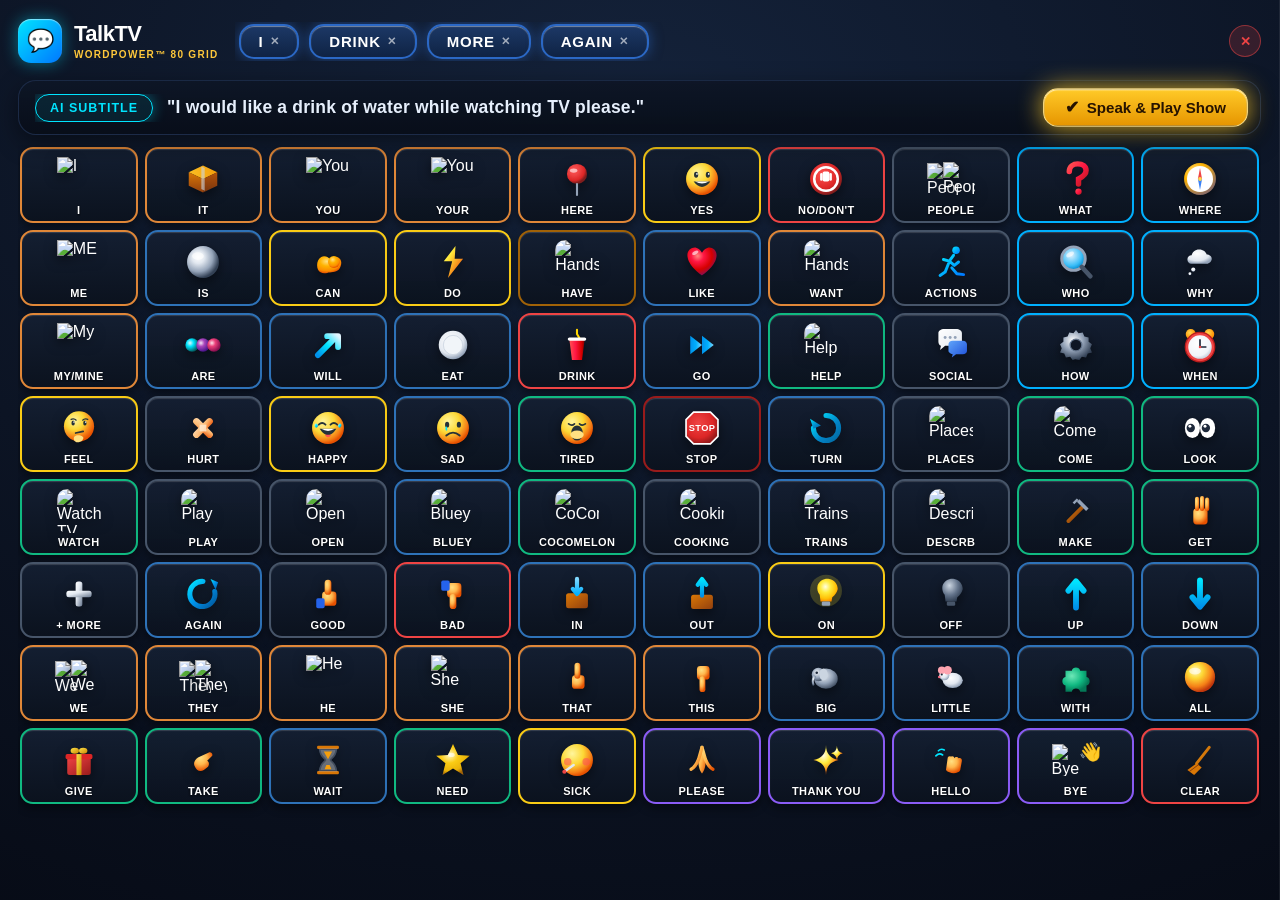
==== commit c283c7a9: "feat: rebuild simulator for 4K TV layout" ====
--- a/TalkTV_Apple3DEdition/simulator/index.html
+++ b/TalkTV_Apple3DEdition/simulator/index.html
@@ -1198,8 +1198,8 @@
         <span style="color: var(--focus-yellow);">CUSTOMIZE "I"</span>
       </div>
       <div class="memoji-avatar-row">
-        <button class="memoji-mini-btn" title="Noah (Freckles Boy)" onclick="setNoahAvatar('./assets/memojis/memoji_noah_boy.png')">
-          <img src="./assets/memojis/memoji_noah_boy.png" alt="Noah">
+        <button class="memoji-mini-btn" title="Noah (Freckles Boy)" onclick="setNoahAvatar('./assets/memojis/memoji_noah_3d_v2.png')">
+          <img src="./assets/memojis/memoji_noah_3d_v2.png" alt="Noah">
         </button>
         <button class="memoji-mini-btn" title="Teacher Zayd (Brown Skin Man)" onclick="setNoahAvatar('./assets/memojis/memoji_brown_skin_man.png')">
           <img src="./assets/memojis/memoji_brown_skin_man.png" alt="Teacher">
@@ -1239,7 +1239,7 @@
     let totalPresses = 8;
     let rewardedCount = 1;
     let currentBoardMode = 'wp80'; // 'wp80', 'wp60', or 'staged'
-    let currentNoahAvatar = "./assets/memojis/memoji_noah_boy.png";
+    let currentNoahAvatar = "./assets/memojis/memoji_noah_3d_v2.png";
 
     function setNoahAvatar(src) {
       currentNoahAvatar = src;
@@ -1340,7 +1340,7 @@
       if (tile.word === "WE") {
         return `
           <div class="dual-memoji">
-            <img src="./assets/memojis/memoji_noah_boy.png" alt="We 1" class="memoji-fit" />
+            <img src="./assets/memojis/memoji_noah_3d_v2.png" alt="We 1" class="memoji-fit" />
             <img src="./assets/memojis/memoji_boy_green_glasses.png" alt="We 2" class="memoji-fit" />
           </div>
         `;
@@ -1364,7 +1364,7 @@
       if (tile.word === "BYE") {
         return `
           <div class="dual-memoji">
-            <img src="./assets/memojis/memoji_noah_boy.png" alt="Bye" class="memoji-fit" />
+            <img src="./assets/memojis/memoji_noah_3d_v2.png" alt="Bye" class="memoji-fit" />
             <span style="position:absolute; right:1px; top:2px; font-size:18px;">👋</span>
           </div>
         `;
